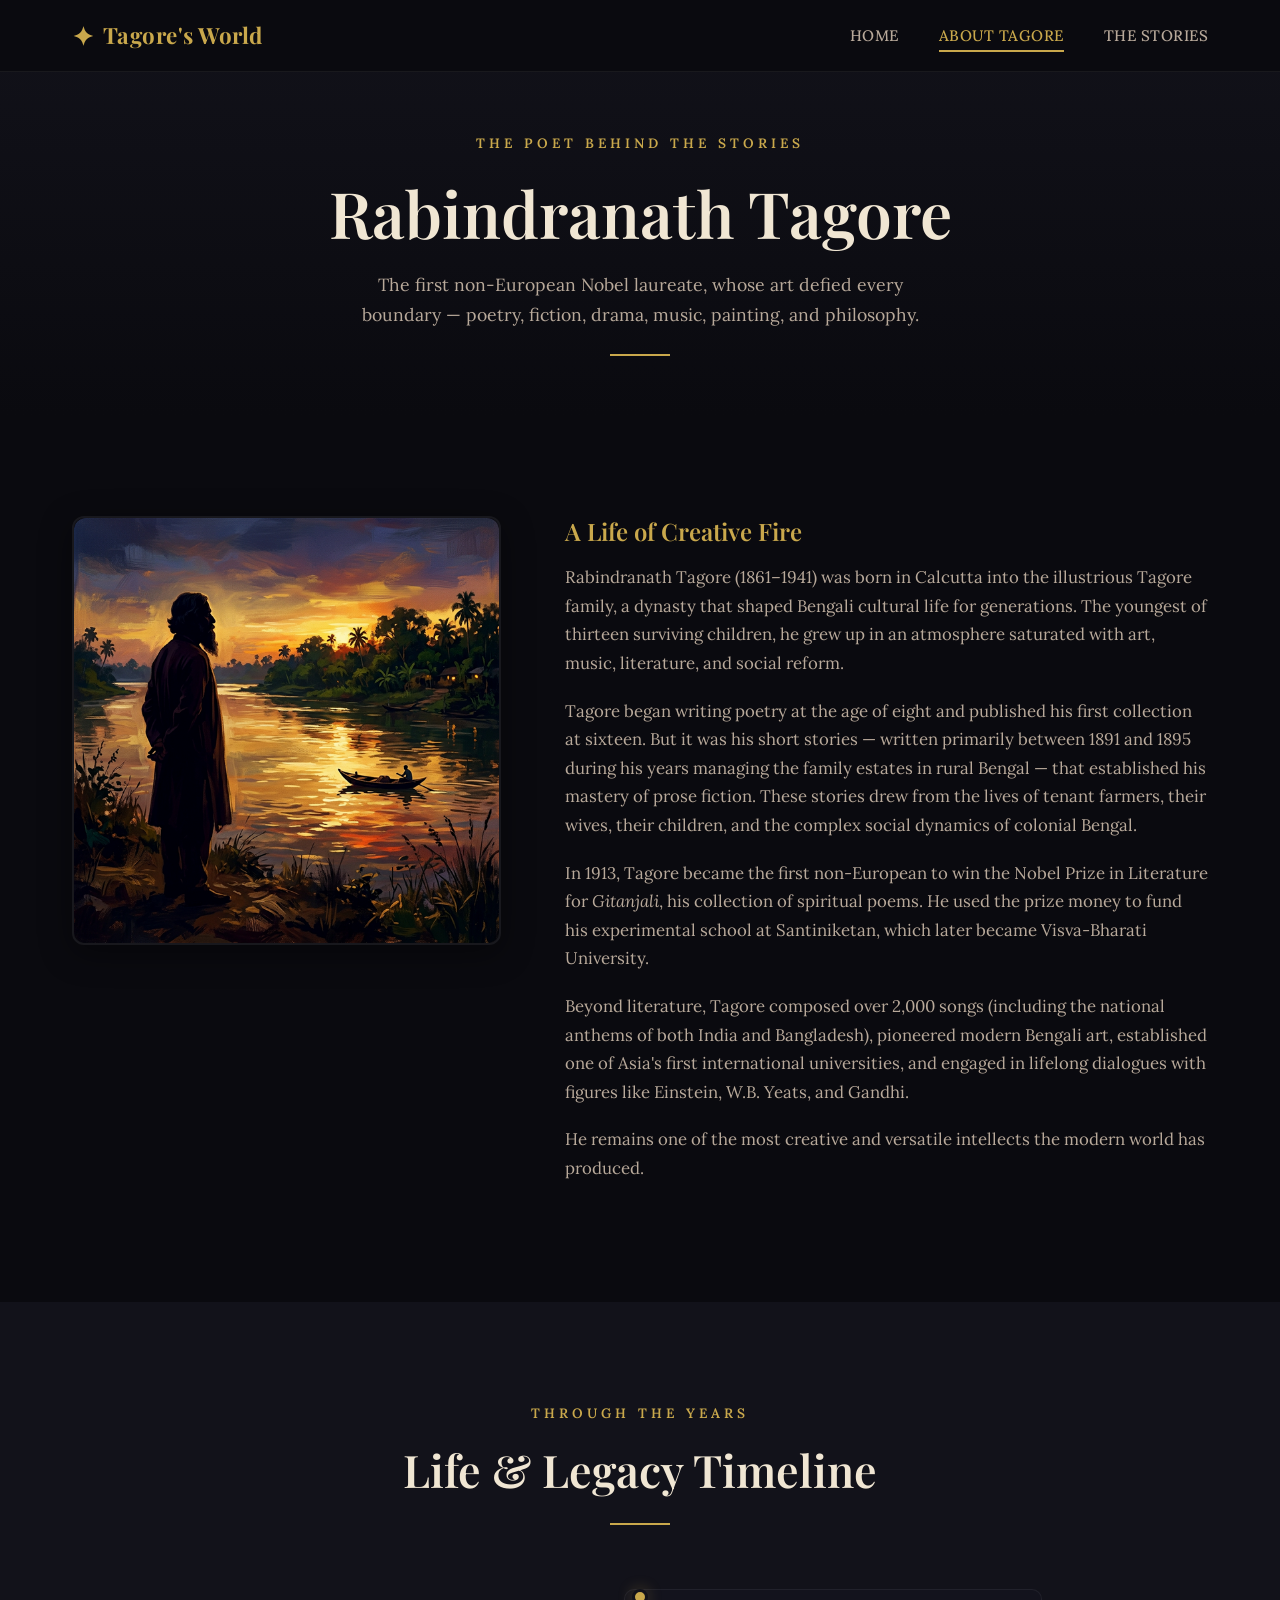
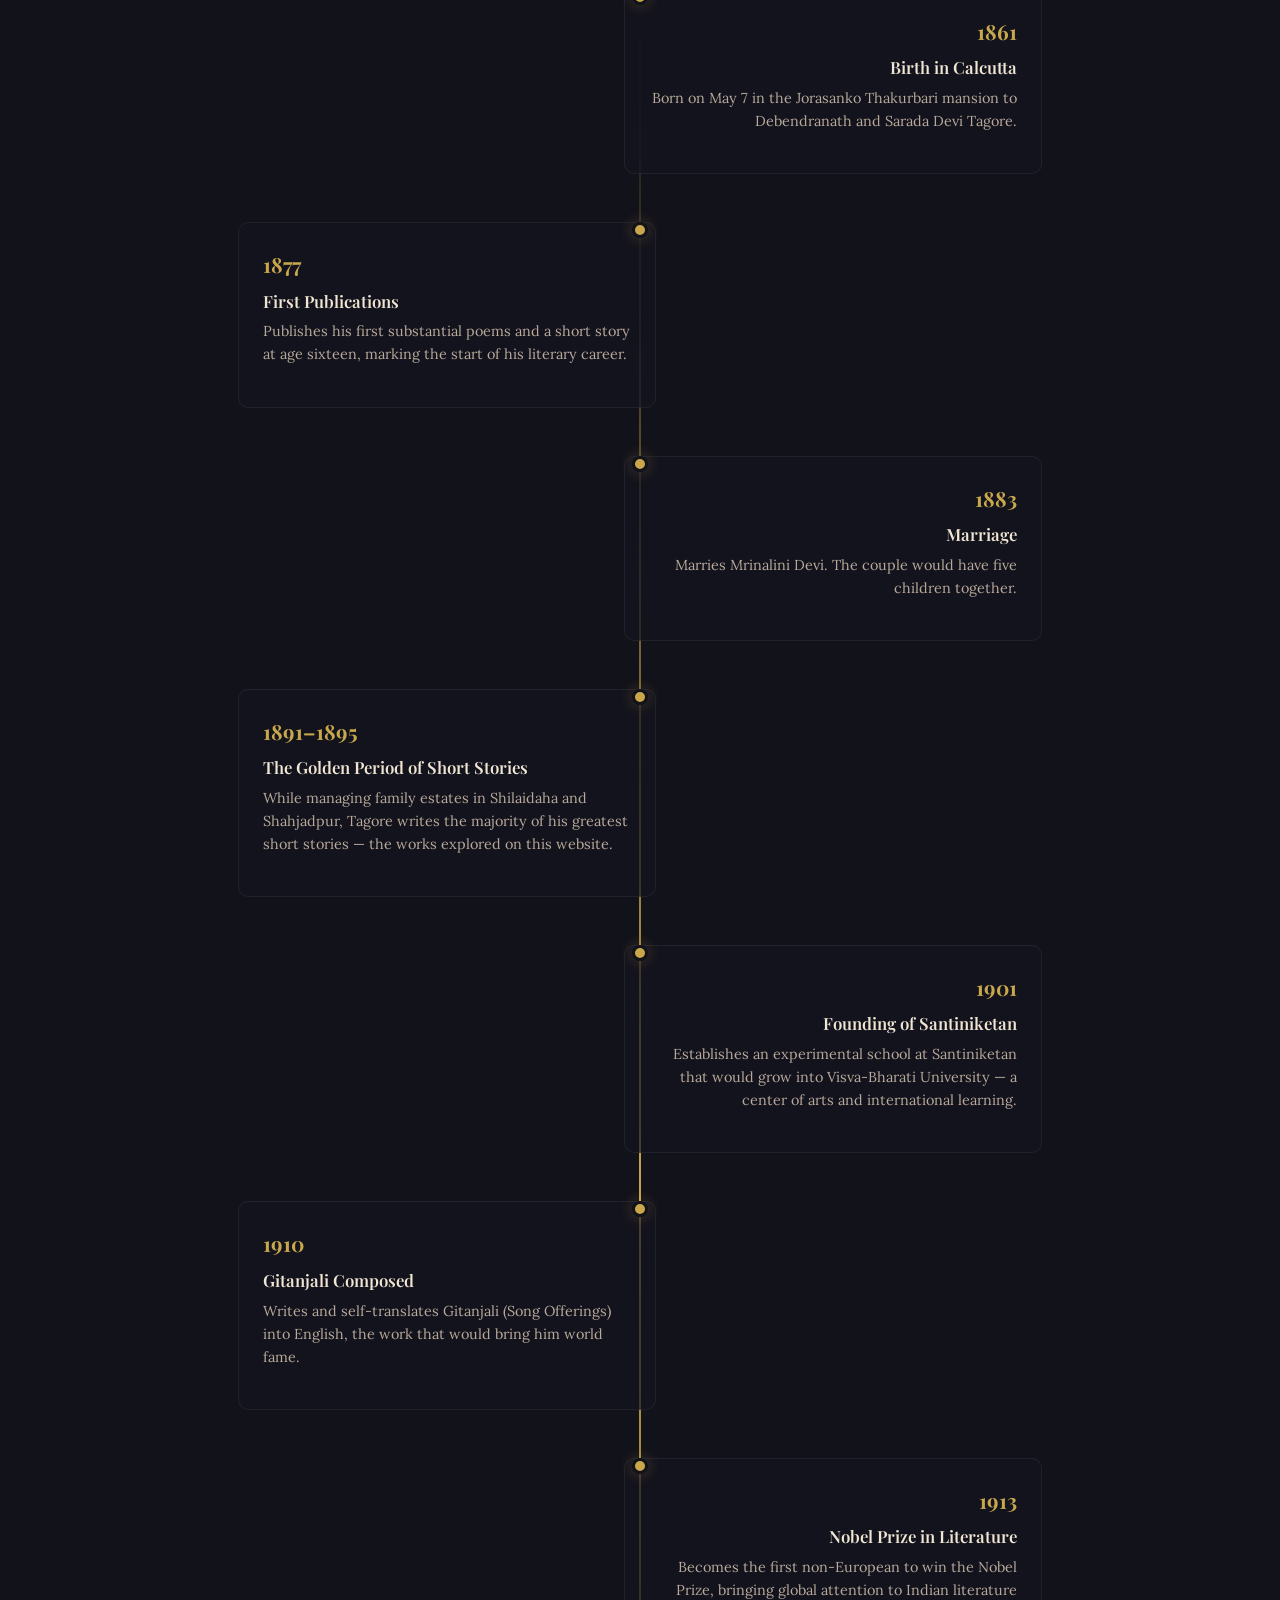
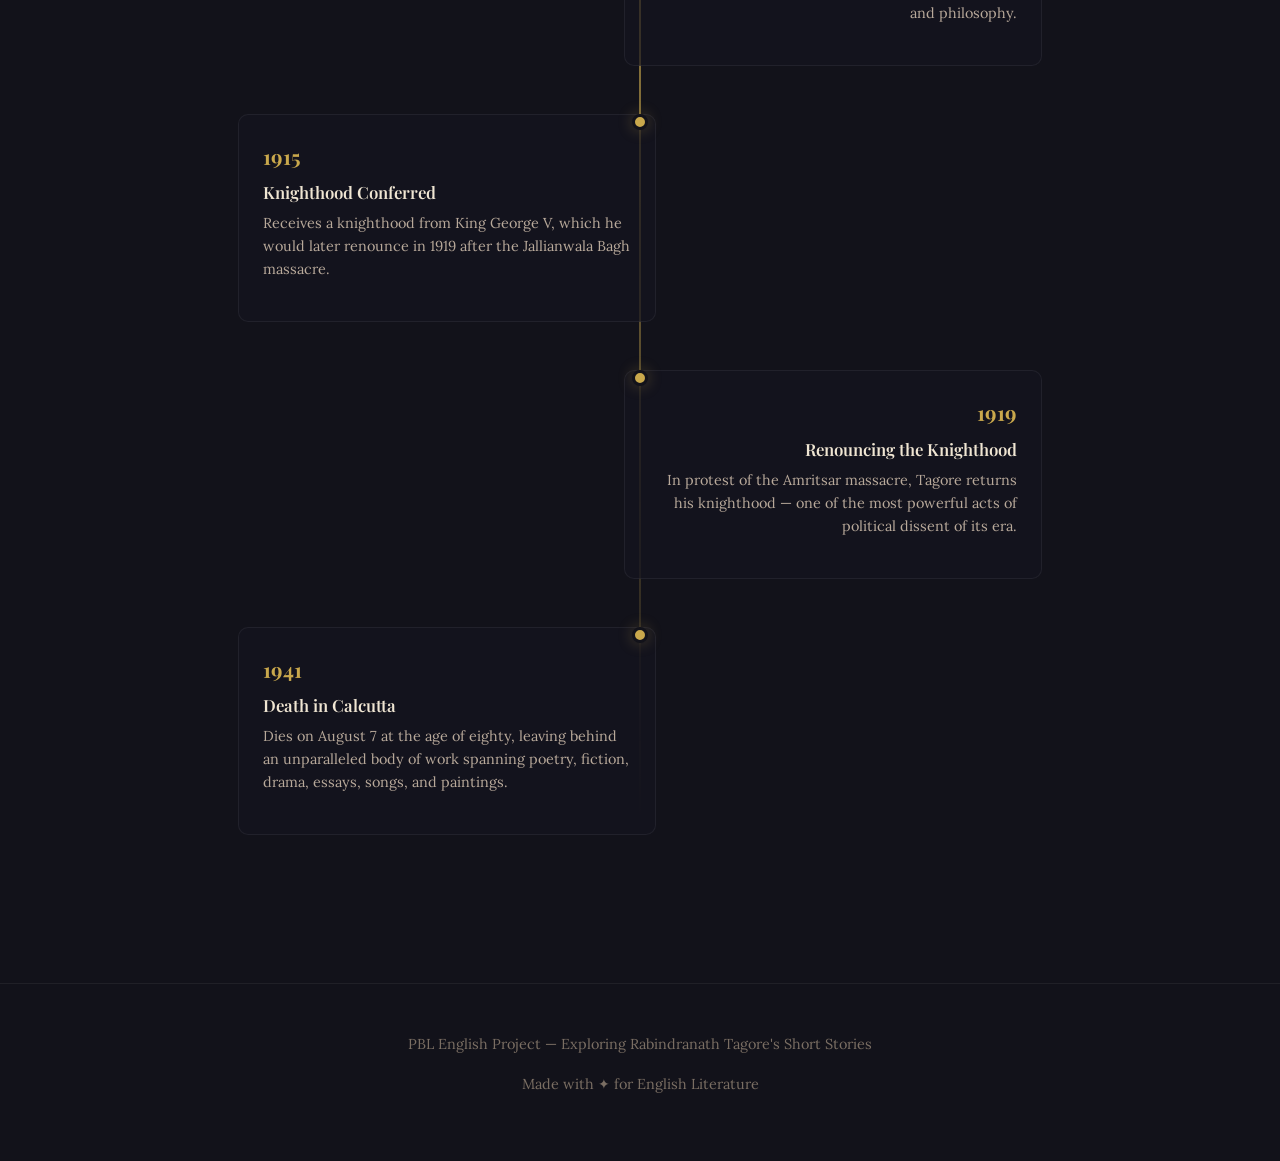
==== about.html @ 37aea247 "Initial commit for Tagore Stories PBL website" ====
<!DOCTYPE html>
<html lang="en">

<head>
    <meta charset="UTF-8">
    <meta name="viewport" content="width=device-width, initial-scale=1.0">
    <meta name="description"
        content="About Rabindranath Tagore — biography, legacy, and a visual timeline of the Nobel laureate's extraordinary life from 1861 to 1941.">
    <title>About Rabindranath Tagore — Bio & Timeline</title>
    <link rel="stylesheet" href="css/style.css">
</head>

<body>

    <div class="particles"></div>
    <nav class="navbar">
        <div class="nav-container">
            <a href="index.html" class="nav-logo">
                <span class="logo-icon">✦</span> Tagore's World
            </a>
            <ul class="nav-links">
                <li><a href="index.html">Home</a></li>
                <li><a href="about.html">About Tagore</a></li>
                <li><a href="stories.html">The Stories</a></li>
            </ul>
            <div class="hamburger">
                <span></span>
                <span></span>
                <span></span>
            </div>
        </div>
    </nav>
    <section class="about-hero">
        <div class="container">
            <span class="section-label">The Poet Behind the Stories</span>
            <h1 class="section-title">Rabindranath Tagore</h1>
            <p style="max-width: 600px; margin: 1rem auto 0; font-size: 1.1rem;">The first non-European Nobel laureate,
                whose art defied every boundary — poetry, fiction, drama, music, painting, and philosophy.</p>
            <div class="section-divider"></div>
        </div>
    </section>
    <section class="about-bio">
        <div class="container">
            <div class="bio-grid">
                <div class="bio-image reveal">
                    <img src="assets/hero-bg.png" alt="Rabindranath Tagore portrait"
                        style="width:100%; border-radius:12px;">
                </div>
                <div class="bio-text reveal">
                    <h3>A Life of Creative Fire</h3>
                    <p>Rabindranath Tagore (1861–1941) was born in Calcutta into the illustrious Tagore family, a
                        dynasty that shaped Bengali cultural life for generations. The youngest of thirteen surviving
                        children, he grew up in an atmosphere saturated with art, music, literature, and social reform.
                    </p>
                    <p>Tagore began writing poetry at the age of eight and published his first collection at sixteen.
                        But it was his short stories — written primarily between 1891 and 1895 during his years managing
                        the family estates in rural Bengal — that established his mastery of prose fiction. These
                        stories drew from the lives of tenant farmers, their wives, their children, and the complex
                        social dynamics of colonial Bengal.</p>
                    <p>In 1913, Tagore became the first non-European to win the Nobel Prize in Literature for
                        <em>Gitanjali</em>, his collection of spiritual poems. He used the prize money to fund his
                        experimental school at Santiniketan, which later became Visva-Bharati University.</p>
                    <p>Beyond literature, Tagore composed over 2,000 songs (including the national anthems of both India
                        and Bangladesh), pioneered modern Bengali art, established one of Asia's first international
                        universities, and engaged in lifelong dialogues with figures like Einstein, W.B. Yeats, and
                        Gandhi.</p>
                    <p>He remains one of the most creative and versatile intellects the modern world has produced.</p>
                </div>
            </div>
        </div>
    </section>
    <section class="timeline-section">
        <div class="container">
            <div class="section-header reveal">
                <span class="section-label">Through the Years</span>
                <h2 class="section-title">Life & Legacy Timeline</h2>
                <div class="section-divider"></div>
            </div>

            <div class="timeline reveal-children">

                <div class="timeline-item">
                    <div class="timeline-dot"></div>
                    <div class="timeline-content">
                        <div class="timeline-year">1861</div>
                        <h4>Birth in Calcutta</h4>
                        <p>Born on May 7 in the Jorasanko Thakurbari mansion to Debendranath and Sarada Devi Tagore.</p>
                    </div>
                </div>

                <div class="timeline-item">
                    <div class="timeline-dot"></div>
                    <div class="timeline-content">
                        <div class="timeline-year">1877</div>
                        <h4>First Publications</h4>
                        <p>Publishes his first substantial poems and a short story at age sixteen, marking the start of
                            his literary career.</p>
                    </div>
                </div>

                <div class="timeline-item">
                    <div class="timeline-dot"></div>
                    <div class="timeline-content">
                        <div class="timeline-year">1883</div>
                        <h4>Marriage</h4>
                        <p>Marries Mrinalini Devi. The couple would have five children together.</p>
                    </div>
                </div>

                <div class="timeline-item">
                    <div class="timeline-dot"></div>
                    <div class="timeline-content">
                        <div class="timeline-year">1891–1895</div>
                        <h4>The Golden Period of Short Stories</h4>
                        <p>While managing family estates in Shilaidaha and Shahjadpur, Tagore writes the majority of his
                            greatest short stories — the works explored on this website.</p>
                    </div>
                </div>

                <div class="timeline-item">
                    <div class="timeline-dot"></div>
                    <div class="timeline-content">
                        <div class="timeline-year">1901</div>
                        <h4>Founding of Santiniketan</h4>
                        <p>Establishes an experimental school at Santiniketan that would grow into Visva-Bharati
                            University — a center of arts and international learning.</p>
                    </div>
                </div>

                <div class="timeline-item">
                    <div class="timeline-dot"></div>
                    <div class="timeline-content">
                        <div class="timeline-year">1910</div>
                        <h4>Gitanjali Composed</h4>
                        <p>Writes and self-translates Gitanjali (Song Offerings) into English, the work that would bring
                            him world fame.</p>
                    </div>
                </div>

                <div class="timeline-item">
                    <div class="timeline-dot"></div>
                    <div class="timeline-content">
                        <div class="timeline-year">1913</div>
                        <h4>Nobel Prize in Literature</h4>
                        <p>Becomes the first non-European to win the Nobel Prize, bringing global attention to Indian
                            literature and philosophy.</p>
                    </div>
                </div>

                <div class="timeline-item">
                    <div class="timeline-dot"></div>
                    <div class="timeline-content">
                        <div class="timeline-year">1915</div>
                        <h4>Knighthood Conferred</h4>
                        <p>Receives a knighthood from King George V, which he would later renounce in 1919 after the
                            Jallianwala Bagh massacre.</p>
                    </div>
                </div>

                <div class="timeline-item">
                    <div class="timeline-dot"></div>
                    <div class="timeline-content">
                        <div class="timeline-year">1919</div>
                        <h4>Renouncing the Knighthood</h4>
                        <p>In protest of the Amritsar massacre, Tagore returns his knighthood — one of the most powerful
                            acts of political dissent of its era.</p>
                    </div>
                </div>

                <div class="timeline-item">
                    <div class="timeline-dot"></div>
                    <div class="timeline-content">
                        <div class="timeline-year">1941</div>
                        <h4>Death in Calcutta</h4>
                        <p>Dies on August 7 at the age of eighty, leaving behind an unparalleled body of work spanning
                            poetry, fiction, drama, essays, songs, and paintings.</p>
                    </div>
                </div>

            </div>
        </div>
    </section>
    <footer class="footer">
        <div class="container">
            <p>PBL English Project — Exploring Rabindranath Tagore's Short Stories</p>
            <p style="margin-top: 0.5rem;">Made with ✦ for English Literature</p>
        </div>
    </footer>

    <script src="js/app.js"></script>
</body>

</html>
---- css/style.css ----
@import url('https://fonts.googleapis.com/css2?family=Playfair+Display:ital,wght@0,400;0,500;0,600;0,700;0,800;1,400;1,500;1,600&family=Lora:ital,wght@0,400;0,500;0,600;0,700;1,400;1,500&display=swap');


:root {
 
  --bg-primary: #0a0a0f;
  --bg-secondary: #12121a;
  --bg-card: rgba(20, 20, 32, 0.7);
  --bg-card-hover: rgba(30, 30, 48, 0.85);
  --bg-glass: rgba(255, 255, 255, 0.03);
  --bg-glass-border: rgba(255, 255, 255, 0.06);

  --text-primary: #f0e6d3;
  --text-secondary: #b8a99a;
  --text-muted: #7a6e63;

  --gold: #c9a84c;
  --gold-light: #e8d48b;
  --gold-dark: #a07d2e;
  --gold-glow: rgba(201, 168, 76, 0.3);

  --accent-red: #c44d4d;
  --accent-teal: #4da8a8;

  --font-heading: 'Playfair Display', Georgia, serif;
  --font-body: 'Lora', 'Times New Roman', serif;

  
  --nav-height: 72px;
  --section-padding: 100px;
  --container-width: 1200px;

  
  --transition-fast: 0.2s ease;
  --transition-medium: 0.4s ease;
  --transition-slow: 0.7s cubic-bezier(0.16, 1, 0.3, 1);


  --shadow-card: 0 8px 32px rgba(0, 0, 0, 0.4);
  --shadow-glow: 0 0 40px rgba(201, 168, 76, 0.15);
}


*, *::before, *::after {
  margin: 0;
  padding: 0;
  box-sizing: border-box;
}

html {
  scroll-behavior: smooth;
  font-size: 16px;
}

body {
  font-family: var(--font-body);
  background: var(--bg-primary);
  color: var(--text-primary);
  line-height: 1.7;
  overflow-x: hidden;
  -webkit-font-smoothing: antialiased;
}

a {
  color: var(--gold);
  text-decoration: none;
  transition: color var(--transition-fast);
}

a:hover {
  color: var(--gold-light);
}

img {
  max-width: 100%;
  height: auto;
  display: block;
}

h1, h2, h3, h4, h5, h6 {
  font-family: var(--font-heading);
  font-weight: 600;
  line-height: 1.3;
  color: var(--text-primary);
}

h1 { font-size: clamp(2.4rem, 5vw, 4rem); }
h2 { font-size: clamp(1.8rem, 3.5vw, 2.8rem); }
h3 { font-size: clamp(1.3rem, 2.5vw, 1.8rem); }

p {
  margin-bottom: 1rem;
  color: var(--text-secondary);
}

::selection {
  background: var(--gold);
  color: var(--bg-primary);
}


::-webkit-scrollbar { width: 8px; }
::-webkit-scrollbar-track { background: var(--bg-primary); }
::-webkit-scrollbar-thumb {
  background: var(--gold-dark);
  border-radius: 4px;
}
::-webkit-scrollbar-thumb:hover { background: var(--gold); }


.navbar {
  position: fixed;
  top: 0;
  left: 0;
  width: 100%;
  height: var(--nav-height);
  z-index: 1000;
  display: flex;
  align-items: center;
  justify-content: center;
  background: rgba(10, 10, 15, 0.85);
  backdrop-filter: blur(20px);
  -webkit-backdrop-filter: blur(20px);
  border-bottom: 1px solid var(--bg-glass-border);
  transition: background var(--transition-medium);
}

.navbar.scrolled {
  background: rgba(10, 10, 15, 0.95);
  box-shadow: 0 4px 30px rgba(0, 0, 0, 0.3);
}

.nav-container {
  width: 100%;
  max-width: var(--container-width);
  padding: 0 2rem;
  display: flex;
  align-items: center;
  justify-content: space-between;
}

.nav-logo {
  font-family: var(--font-heading);
  font-size: 1.4rem;
  font-weight: 700;
  color: var(--gold);
  letter-spacing: 0.5px;
  display: flex;
  align-items: center;
  gap: 0.5rem;
}

.nav-logo .logo-icon {
  font-size: 1.6rem;
}

.nav-links {
  display: flex;
  list-style: none;
  gap: 2.5rem;
  align-items: center;
}

.nav-links a {
  font-family: var(--font-body);
  font-size: 0.95rem;
  font-weight: 500;
  color: var(--text-secondary);
  letter-spacing: 0.5px;
  text-transform: uppercase;
  position: relative;
  padding: 0.3rem 0;
}

.nav-links a::after {
  content: '';
  position: absolute;
  bottom: -2px;
  left: 0;
  width: 0;
  height: 2px;
  background: var(--gold);
  transition: width var(--transition-medium);
}

.nav-links a:hover,
.nav-links a.active {
  color: var(--gold);
}

.nav-links a:hover::after,
.nav-links a.active::after {
  width: 100%;
}

/* Hamburger */
.hamburger {
  display: none;
  flex-direction: column;
  gap: 5px;
  cursor: pointer;
  z-index: 1001;
  padding: 5px;
}

.hamburger span {
  display: block;
  width: 26px;
  height: 2px;
  background: var(--text-primary);
  transition: all var(--transition-fast);
  border-radius: 2px;
}

.hamburger.active span:nth-child(1) {
  transform: rotate(45deg) translate(5px, 5px);
}

.hamburger.active span:nth-child(2) {
  opacity: 0;
}

.hamburger.active span:nth-child(3) {
  transform: rotate(-45deg) translate(5px, -5px);
}

/* ===== CONTAINER ===== */
.container {
  width: 100%;
  max-width: var(--container-width);
  margin: 0 auto;
  padding: 0 2rem;
}

/* ===== HERO SECTION ===== */
.hero {
  position: relative;
  min-height: 100vh;
  display: flex;
  align-items: center;
  justify-content: center;
  overflow: hidden;
}

.hero-bg {
  position: absolute;
  inset: 0;
  z-index: 0;
}

.hero-bg img {
  width: 100%;
  height: 100%;
  object-fit: cover;
  opacity: 0.35;
  filter: saturate(0.7);
}

.hero-bg::after {
  content: '';
  position: absolute;
  inset: 0;
  background: linear-gradient(
    to bottom,
    rgba(10, 10, 15, 0.3) 0%,
    rgba(10, 10, 15, 0.6) 50%,
    rgba(10, 10, 15, 1) 100%
  );
}

.hero-content {
  position: relative;
  z-index: 1;
  text-align: center;
  max-width: 800px;
  padding: 0 2rem;
}

.hero-subtitle {
  font-family: var(--font-body);
  font-size: 1rem;
  font-weight: 500;
  color: var(--gold);
  text-transform: uppercase;
  letter-spacing: 4px;
  margin-bottom: 1.5rem;
  opacity: 0;
  animation: fadeInUp 0.8s ease 0.3s forwards;
}

.hero-title {
  font-size: clamp(2.8rem, 6vw, 5rem);
  font-weight: 700;
  margin-bottom: 1.5rem;
  line-height: 1.15;
  opacity: 0;
  animation: fadeInUp 0.8s ease 0.5s forwards;
}

.hero-title .highlight {
  color: var(--gold);
  font-style: italic;
}

.hero-description {
  font-size: 1.15rem;
  color: var(--text-secondary);
  max-width: 600px;
  margin: 0 auto 2.5rem;
  opacity: 0;
  animation: fadeInUp 0.8s ease 0.7s forwards;
}

.hero-cta {
  display: flex;
  gap: 1.2rem;
  justify-content: center;
  flex-wrap: wrap;
  opacity: 0;
  animation: fadeInUp 0.8s ease 0.9s forwards;
}

/* ===== BUTTONS ===== */
.btn {
  display: inline-flex;
  align-items: center;
  gap: 0.5rem;
  padding: 0.85rem 2rem;
  border-radius: 4px;
  font-family: var(--font-body);
  font-size: 0.95rem;
  font-weight: 600;
  letter-spacing: 0.5px;
  cursor: pointer;
  border: none;
  transition: all var(--transition-medium);
  text-transform: uppercase;
}

.btn-primary {
  background: var(--gold);
  color: var(--bg-primary);
}

.btn-primary:hover {
  background: var(--gold-light);
  color: var(--bg-primary);
  box-shadow: var(--shadow-glow);
  transform: translateY(-2px);
}

.btn-outline {
  background: transparent;
  color: var(--gold);
  border: 1.5px solid var(--gold);
}

.btn-outline:hover {
  background: var(--gold);
  color: var(--bg-primary);
  transform: translateY(-2px);
}

/* ===== SECTION HEADERS ===== */
.section-header {
  text-align: center;
  margin-bottom: 4rem;
}

.section-label {
  font-family: var(--font-body);
  font-size: 0.85rem;
  font-weight: 600;
  color: var(--gold);
  text-transform: uppercase;
  letter-spacing: 4px;
  margin-bottom: 1rem;
  display: block;
}

.section-title {
  margin-bottom: 1rem;
}

.section-divider {
  width: 60px;
  height: 2px;
  background: var(--gold);
  margin: 1.5rem auto 0;
}

/* ===== FEATURED SECTION (Homepage) ===== */
.featured-section {
  padding: var(--section-padding) 0;
  background: var(--bg-secondary);
}

.featured-grid {
  display: grid;
  grid-template-columns: repeat(3, 1fr);
  gap: 2rem;
}

.featured-card {
  background: var(--bg-card);
  border: 1px solid var(--bg-glass-border);
  border-radius: 12px;
  padding: 2.5rem 2rem;
  text-align: center;
  transition: all var(--transition-medium);
  position: relative;
  overflow: hidden;
}

.featured-card::before {
  content: '';
  position: absolute;
  top: 0;
  left: 0;
  right: 0;
  height: 3px;
  background: linear-gradient(90deg, transparent, var(--gold), transparent);
  opacity: 0;
  transition: opacity var(--transition-medium);
}

.featured-card:hover {
  background: var(--bg-card-hover);
  transform: translateY(-6px);
  box-shadow: var(--shadow-card);
  border-color: rgba(201, 168, 76, 0.2);
}

.featured-card:hover::before {
  opacity: 1;
}

.featured-card .card-icon {
  font-size: 2.5rem;
  margin-bottom: 1.5rem;
  display: block;
}

.featured-card h3 {
  font-size: 1.3rem;
  margin-bottom: 1rem;
}

.featured-card p {
  font-size: 0.95rem;
  line-height: 1.6;
}

/* ===== INTRO SECTION ===== */
.intro-section {
  padding: var(--section-padding) 0;
}

.intro-content {
  display: grid;
  grid-template-columns: 1fr 1fr;
  gap: 4rem;
  align-items: center;
}

.intro-text h2 {
  margin-bottom: 1.5rem;
}

.intro-text p {
  font-size: 1.05rem;
  margin-bottom: 1.2rem;
}

.intro-quote {
  position: relative;
  padding: 2.5rem;
  background: var(--bg-card);
  border-left: 3px solid var(--gold);
  border-radius: 0 12px 12px 0;
}

.intro-quote blockquote {
  font-family: var(--font-heading);
  font-size: 1.4rem;
  font-style: italic;
  color: var(--text-primary);
  line-height: 1.6;
  margin-bottom: 1rem;
}

.intro-quote cite {
  font-family: var(--font-body);
  font-size: 0.9rem;
  color: var(--gold);
  font-style: normal;
}

/* ===== ABOUT PAGE ===== */
.about-hero {
  padding-top: calc(var(--nav-height) + 60px);
  padding-bottom: 60px;
  text-align: center;
  background: linear-gradient(to bottom, var(--bg-secondary), var(--bg-primary));
}

.about-bio {
  padding: var(--section-padding) 0;
}

.bio-grid {
  display: grid;
  grid-template-columns: 1fr 1.5fr;
  gap: 4rem;
  align-items: start;
}

.bio-image {
  border-radius: 12px;
  overflow: hidden;
  border: 2px solid var(--bg-glass-border);
  box-shadow: var(--shadow-card);
}

.bio-text h3 {
  color: var(--gold);
  margin-bottom: 1rem;
  font-size: 1.5rem;
}

.bio-text p {
  font-size: 1.05rem;
  margin-bottom: 1.2rem;
}

/* Timeline */
.timeline-section {
  padding: var(--section-padding) 0;
  background: var(--bg-secondary);
}

.timeline {
  position: relative;
  max-width: 900px;
  margin: 0 auto;
}

.timeline::before {
  content: '';
  position: absolute;
  top: 0;
  bottom: 0;
  left: 50%;
  width: 2px;
  background: linear-gradient(to bottom, transparent, var(--gold), transparent);
  transform: translateX(-50%);
}

.timeline-item {
  display: flex;
  align-items: flex-start;
  margin-bottom: 3rem;
  position: relative;
}

.timeline-item:nth-child(odd) {
  flex-direction: row-reverse;
  text-align: right;
}

.timeline-item:nth-child(odd) .timeline-content {
  margin-right: 3rem;
  margin-left: 0;
}

.timeline-item:nth-child(even) .timeline-content {
  margin-left: 3rem;
}

.timeline-dot {
  position: absolute;
  left: 50%;
  transform: translateX(-50%);
  width: 16px;
  height: 16px;
  border-radius: 50%;
  background: var(--gold);
  border: 3px solid var(--bg-secondary);
  z-index: 2;
  box-shadow: 0 0 15px var(--gold-glow);
}

.timeline-content {
  width: calc(50% - 2rem);
  background: var(--bg-card);
  border: 1px solid var(--bg-glass-border);
  border-radius: 10px;
  padding: 1.5rem;
  transition: all var(--transition-medium);
}

.timeline-content:hover {
  border-color: rgba(201, 168, 76, 0.2);
  transform: translateY(-3px);
  box-shadow: var(--shadow-card);
}

.timeline-year {
  font-family: var(--font-heading);
  font-size: 1.3rem;
  font-weight: 700;
  color: var(--gold);
  margin-bottom: 0.5rem;
}

.timeline-content h4 {
  font-size: 1.05rem;
  margin-bottom: 0.5rem;
}

.timeline-content p {
  font-size: 0.9rem;
  line-height: 1.6;
}

/* ===== STORIES PAGE ===== */
.stories-hero {
  padding-top: calc(var(--nav-height) + 60px);
  padding-bottom: 40px;
  text-align: center;
  background: linear-gradient(to bottom, var(--bg-secondary), var(--bg-primary));
}

.view-controls {
  display: flex;
  justify-content: center;
  gap: 0.5rem;
  margin-top: 2rem;
}

.view-btn {
  padding: 0.6rem 1.2rem;
  background: var(--bg-card);
  border: 1px solid var(--bg-glass-border);
  color: var(--text-secondary);
  border-radius: 6px;
  cursor: pointer;
  font-family: var(--font-body);
  font-size: 0.9rem;
  transition: all var(--transition-fast);
  display: flex;
  align-items: center;
  gap: 0.4rem;
}

.view-btn.active,
.view-btn:hover {
  background: var(--gold);
  color: var(--bg-primary);
  border-color: var(--gold);
}

/* Story Cards Grid */
.stories-container {
  padding: 2rem 0 var(--section-padding);
}

.stories-grid {
  display: grid;
  grid-template-columns: repeat(auto-fill, minmax(340px, 1fr));
  gap: 2rem;
  transition: all var(--transition-medium);
}

.stories-grid.list-view {
  grid-template-columns: 1fr;
  max-width: 800px;
  margin: 0 auto;
}

.story-card {
  background: var(--bg-card);
  border: 1px solid var(--bg-glass-border);
  border-radius: 12px;
  padding: 2rem;
  cursor: pointer;
  transition: all var(--transition-medium);
  position: relative;
  overflow: hidden;
  text-decoration: none;
  display: block;
}

.story-card::before {
  content: '';
  position: absolute;
  top: 0;
  left: 0;
  right: 0;
  height: 3px;
  background: linear-gradient(90deg, var(--gold-dark), var(--gold), var(--gold-dark));
  transform: scaleX(0);
  transition: transform var(--transition-medium);
  transform-origin: left;
}

.story-card:hover {
  background: var(--bg-card-hover);
  border-color: rgba(201, 168, 76, 0.2);
  transform: translateY(-5px);
  box-shadow: var(--shadow-card), 0 0 30px rgba(201, 168, 76, 0.08);
}

.story-card:hover::before {
  transform: scaleX(1);
}

.story-card-header {
  display: flex;
  justify-content: space-between;
  align-items: flex-start;
  margin-bottom: 1rem;
}

.story-card-title {
  font-family: var(--font-heading);
  font-size: 1.3rem;
  font-weight: 600;
  color: var(--text-primary);
  transition: color var(--transition-fast);
}

.story-card:hover .story-card-title {
  color: var(--gold);
}

.story-card-year {
  font-family: var(--font-heading);
  font-size: 0.9rem;
  color: var(--gold);
  font-weight: 600;
  background: rgba(201, 168, 76, 0.1);
  padding: 0.2rem 0.7rem;
  border-radius: 20px;
  flex-shrink: 0;
}

.story-card-excerpt {
  font-size: 0.95rem;
  color: var(--text-secondary);
  line-height: 1.6;
  display: -webkit-box;
  -webkit-line-clamp: 3;
  -webkit-box-orient: vertical;
  overflow: hidden;
  margin-bottom: 1.2rem;
}

.story-card-themes {
  display: flex;
  flex-wrap: wrap;
  gap: 0.5rem;
}

.theme-tag {
  font-size: 0.75rem;
  color: var(--gold);
  background: rgba(201, 168, 76, 0.08);
  border: 1px solid rgba(201, 168, 76, 0.15);
  padding: 0.25rem 0.7rem;
  border-radius: 20px;
  font-weight: 500;
}

/* List view adjustments */
.stories-grid.list-view .story-card {
  display: grid;
  grid-template-columns: 1fr;
}

.stories-grid.list-view .story-card-excerpt {
  -webkit-line-clamp: 2;
}

/* ===== STORY DETAIL PAGE ===== */
.story-detail-hero {
  padding-top: calc(var(--nav-height) + 80px);
  padding-bottom: 40px;
  text-align: center;
  background: linear-gradient(to bottom, var(--bg-secondary), var(--bg-primary));
  position: relative;
}

.story-detail-hero::after {
  content: '';
  position: absolute;
  bottom: 0;
  left: 50%;
  transform: translateX(-50%);
  width: 60px;
  height: 2px;
  background: var(--gold);
}

.story-meta {
  display: flex;
  justify-content: center;
  gap: 2rem;
  margin-top: 1.5rem;
  flex-wrap: wrap;
}

.story-meta-item {
  font-size: 0.9rem;
  color: var(--text-secondary);
  display: flex;
  align-items: center;
  gap: 0.4rem;
}

.story-meta-item .meta-icon {
  color: var(--gold);
}

/* Story Body */
.story-body {
  padding: 4rem 0 var(--section-padding);
  max-width: 800px;
  margin: 0 auto;
}

.story-section {
  margin-bottom: 3rem;
}

.story-section-label {
  font-family: var(--font-body);
  font-size: 0.8rem;
  font-weight: 600;
  color: var(--gold);
  text-transform: uppercase;
  letter-spacing: 3px;
  margin-bottom: 1rem;
  display: flex;
  align-items: center;
  gap: 0.5rem;
}

.story-section-label::after {
  content: '';
  flex: 1;
  height: 1px;
  background: var(--bg-glass-border);
}

.story-section h3 {
  margin-bottom: 1rem;
}

.story-section p {
  font-size: 1.05rem;
  line-height: 1.8;
}

/* Key Quote */
.key-quote {
  background: var(--bg-card);
  border-left: 3px solid var(--gold);
  border-radius: 0 12px 12px 0;
  padding: 2rem 2.5rem;
  margin: 2rem 0;
  position: relative;
}

.key-quote::before {
  content: '"';
  font-family: var(--font-heading);
  font-size: 4rem;
  color: var(--gold);
  opacity: 0.3;
  position: absolute;
  top: -0.5rem;
  left: 1rem;
  line-height: 1;
}

.key-quote p {
  font-family: var(--font-heading);
  font-size: 1.25rem;
  font-style: italic;
  color: var(--text-primary);
  line-height: 1.7;
}

/* Themes list in detail */
.themes-list {
  display: flex;
  flex-wrap: wrap;
  gap: 0.6rem;
  list-style: none;
}

.themes-list li {
  font-size: 0.9rem;
  color: var(--gold);
  background: rgba(201, 168, 76, 0.08);
  border: 1px solid rgba(201, 168, 76, 0.2);
  padding: 0.4rem 1rem;
  border-radius: 25px;
  font-weight: 500;
}

/* Story Navigation */
.story-nav {
  display: flex;
  justify-content: space-between;
  align-items: center;
  padding: 2rem 0;
  border-top: 1px solid var(--bg-glass-border);
  margin-top: 2rem;
}

.story-nav a {
  display: flex;
  align-items: center;
  gap: 0.5rem;
  font-size: 0.95rem;
  color: var(--text-secondary);
  transition: all var(--transition-fast);
  padding: 0.7rem 1.2rem;
  border-radius: 6px;
  border: 1px solid var(--bg-glass-border);
}

.story-nav a:hover {
  color: var(--gold);
  border-color: rgba(201, 168, 76, 0.3);
  background: var(--bg-card);
}

.story-nav .nav-direction {
  font-size: 0.75rem;
  color: var(--text-muted);
  text-transform: uppercase;
  letter-spacing: 1px;
}

.story-nav .nav-title {
  font-family: var(--font-heading);
  font-weight: 600;
}

/* ===== FOOTER ===== */
.footer {
  padding: 3rem 0;
  border-top: 1px solid var(--bg-glass-border);
  text-align: center;
  background: var(--bg-secondary);
}

.footer p {
  font-size: 0.9rem;
  color: var(--text-muted);
}

.footer a {
  color: var(--gold);
}

/* ===== ANIMATIONS ===== */
@keyframes fadeInUp {
  from {
    opacity: 0;
    transform: translateY(30px);
  }
  to {
    opacity: 1;
    transform: translateY(0);
  }
}

@keyframes fadeIn {
  from { opacity: 0; }
  to { opacity: 1; }
}

.reveal {
  opacity: 0;
  transform: translateY(40px);
  transition: opacity 0.8s ease, transform 0.8s cubic-bezier(0.16, 1, 0.3, 1);
}

.reveal.visible {
  opacity: 1;
  transform: translateY(0);
}

/* Stagger children */
.reveal-children > * {
  opacity: 0;
  transform: translateY(20px);
  transition: opacity 0.6s ease, transform 0.6s cubic-bezier(0.16, 1, 0.3, 1);
}

.reveal-children.visible > * {
  opacity: 1;
  transform: translateY(0);
}

.reveal-children.visible > *:nth-child(1) { transition-delay: 0.05s; }
.reveal-children.visible > *:nth-child(2) { transition-delay: 0.1s; }
.reveal-children.visible > *:nth-child(3) { transition-delay: 0.15s; }
.reveal-children.visible > *:nth-child(4) { transition-delay: 0.2s; }
.reveal-children.visible > *:nth-child(5) { transition-delay: 0.25s; }
.reveal-children.visible > *:nth-child(6) { transition-delay: 0.3s; }
.reveal-children.visible > *:nth-child(7) { transition-delay: 0.35s; }
.reveal-children.visible > *:nth-child(8) { transition-delay: 0.4s; }
.reveal-children.visible > *:nth-child(9) { transition-delay: 0.45s; }
.reveal-children.visible > *:nth-child(10) { transition-delay: 0.5s; }
.reveal-children.visible > *:nth-child(11) { transition-delay: 0.55s; }
.reveal-children.visible > *:nth-child(12) { transition-delay: 0.6s; }
.reveal-children.visible > *:nth-child(13) { transition-delay: 0.65s; }

/* ===== PARTICLE BACKGROUND ===== */
.particles {
  position: fixed;
  inset: 0;
  z-index: 0;
  pointer-events: none;
  overflow: hidden;
}

.particle {
  position: absolute;
  width: 2px;
  height: 2px;
  background: var(--gold);
  border-radius: 50%;
  opacity: 0;
  animation: particleFloat 8s infinite;
}

@keyframes particleFloat {
  0% { opacity: 0; transform: translateY(100vh) scale(0); }
  10% { opacity: 0.6; }
  90% { opacity: 0.6; }
  100% { opacity: 0; transform: translateY(-10vh) scale(1); }
}

/* ===== RESPONSIVE ===== */
@media (max-width: 1024px) {
  .featured-grid {
    grid-template-columns: repeat(2, 1fr);
  }

  .intro-content {
    grid-template-columns: 1fr;
    gap: 2rem;
  }

  .bio-grid {
    grid-template-columns: 1fr;
    gap: 2rem;
  }
}

@media (max-width: 768px) {
  :root {
    --section-padding: 60px;
  }

  .nav-links {
    display: none;
    position: fixed;
    top: 0;
    left: 0;
    width: 100%;
    height: 100vh;
    background: rgba(10, 10, 15, 0.97);
    backdrop-filter: blur(20px);
    flex-direction: column;
    align-items: center;
    justify-content: center;
    gap: 2rem;
  }

  .nav-links.open {
    display: flex;
  }

  .nav-links a {
    font-size: 1.2rem;
  }

  .hamburger {
    display: flex;
  }

  .featured-grid {
    grid-template-columns: 1fr;
  }

  .stories-grid {
    grid-template-columns: 1fr;
  }

  /* Timeline mobile */
  .timeline::before {
    left: 1rem;
  }

  .timeline-item,
  .timeline-item:nth-child(odd) {
    flex-direction: column;
    text-align: left;
    padding-left: 3rem;
  }

  .timeline-dot {
    left: 1rem;
  }

  .timeline-content,
  .timeline-item:nth-child(odd) .timeline-content {
    width: 100%;
    margin: 0.5rem 0 0 0;
  }

  .story-nav {
    flex-direction: column;
    gap: 1rem;
  }

  .story-nav a {
    width: 100%;
    justify-content: center;
  }
}

@media (max-width: 480px) {
  html {
    font-size: 14px;
  }

  .hero-content {
    padding: 0 1rem;
  }

  .container {
    padding: 0 1rem;
  }

  .story-card {
    padding: 1.5rem;
  }

  .key-quote {
    padding: 1.5rem;
  }

  .featured-card {
    padding: 1.5rem;
  }
}
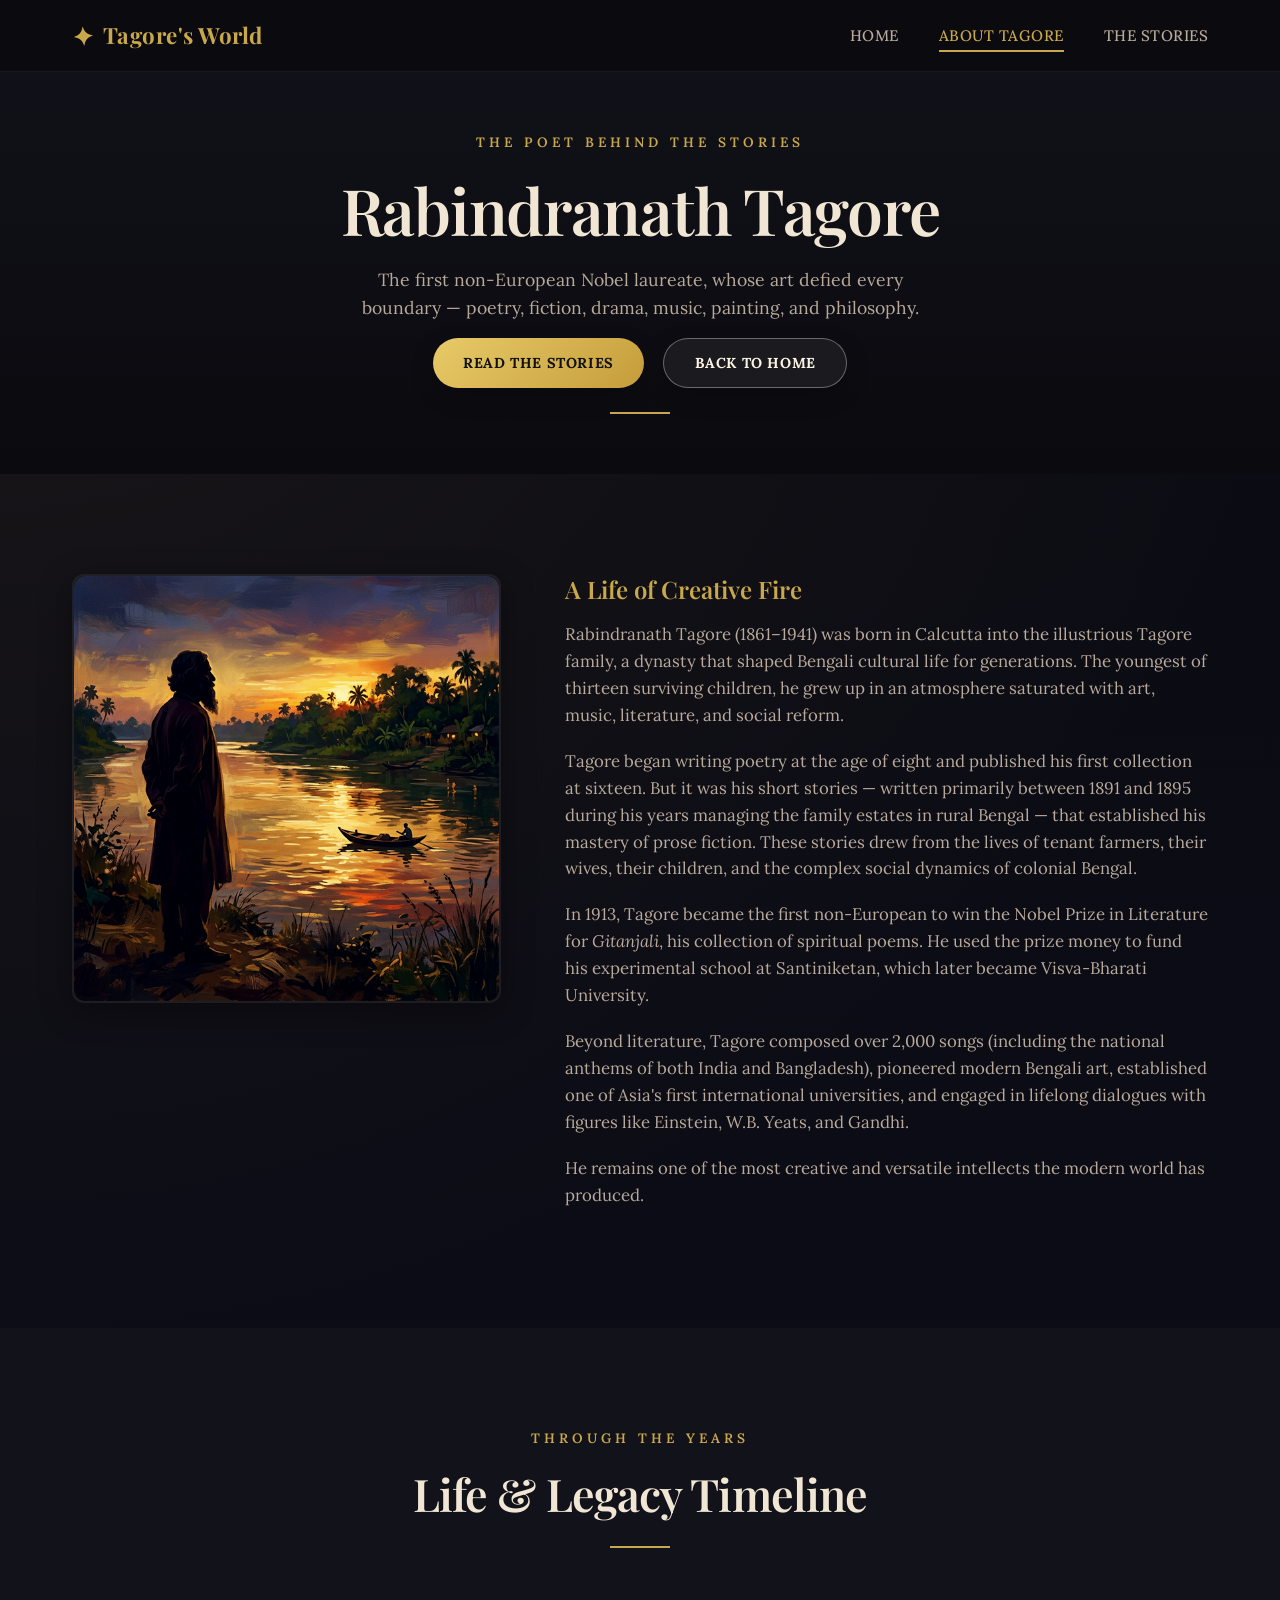
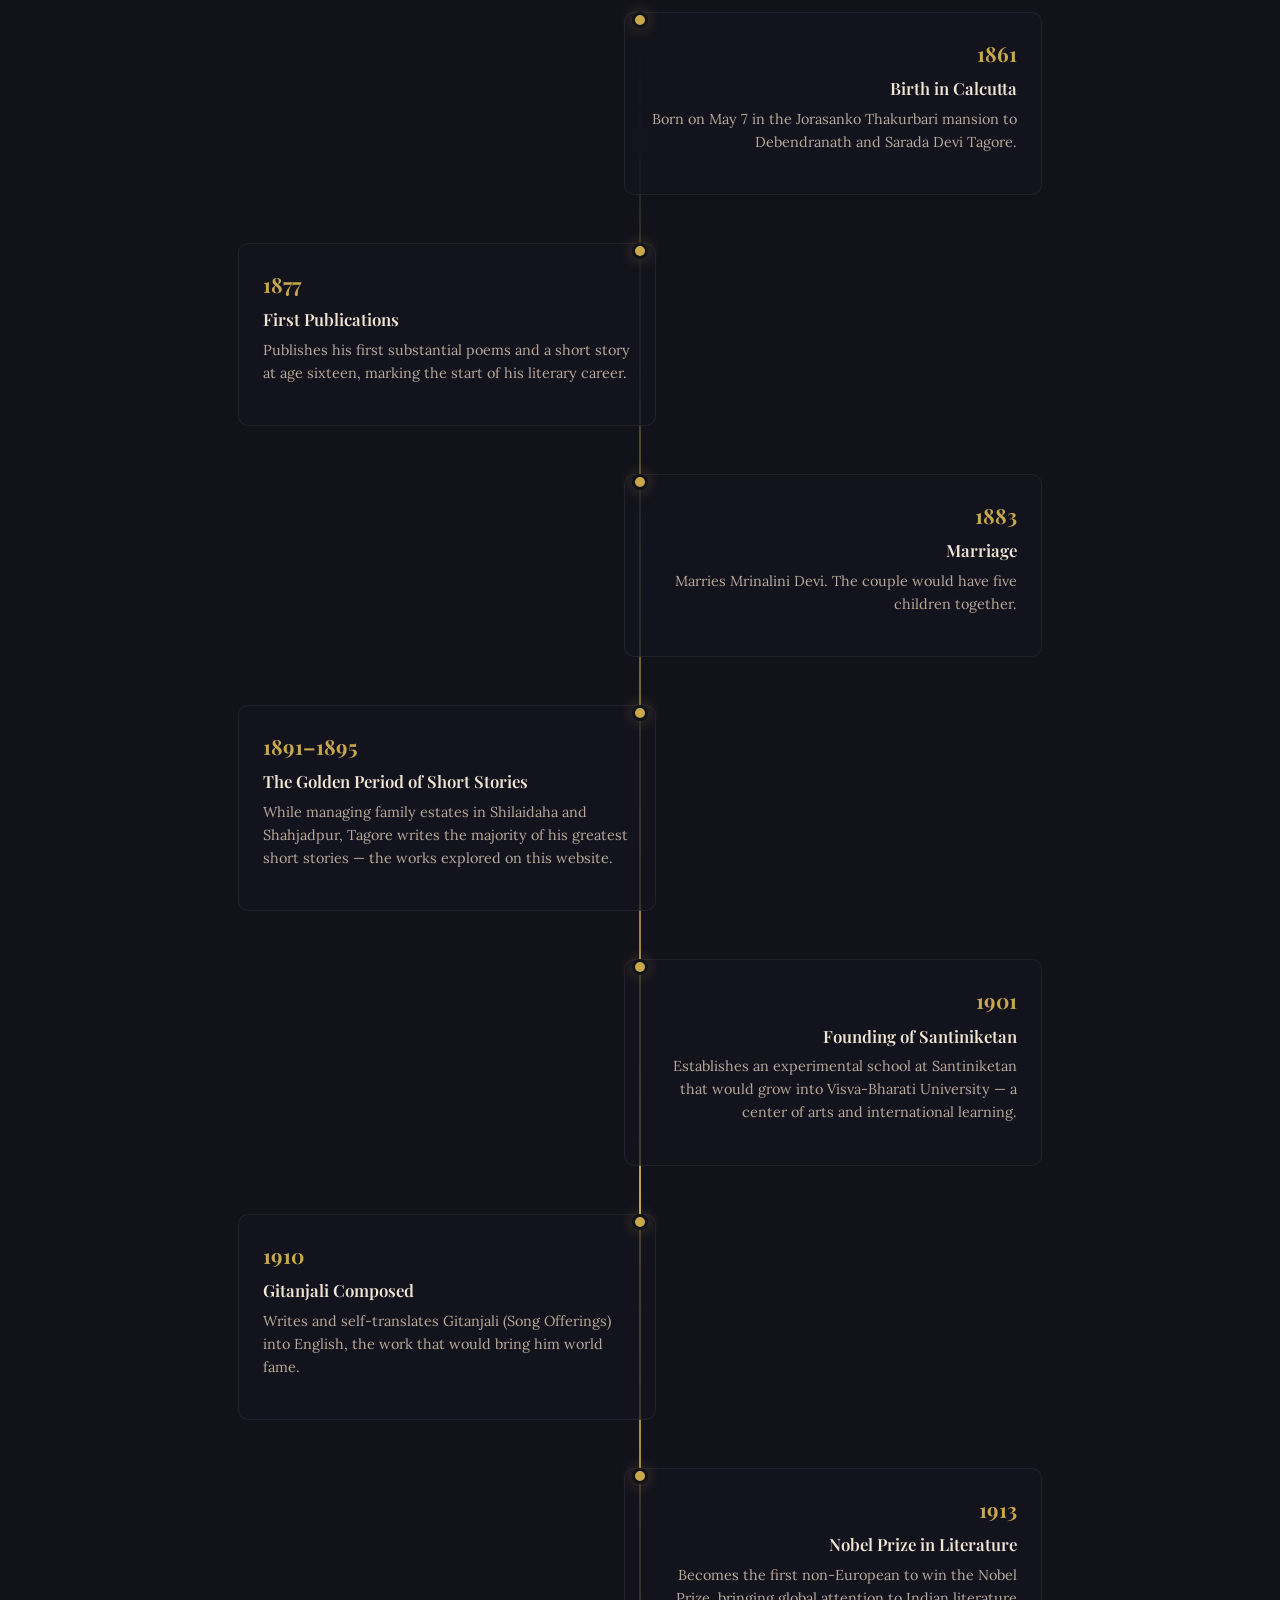
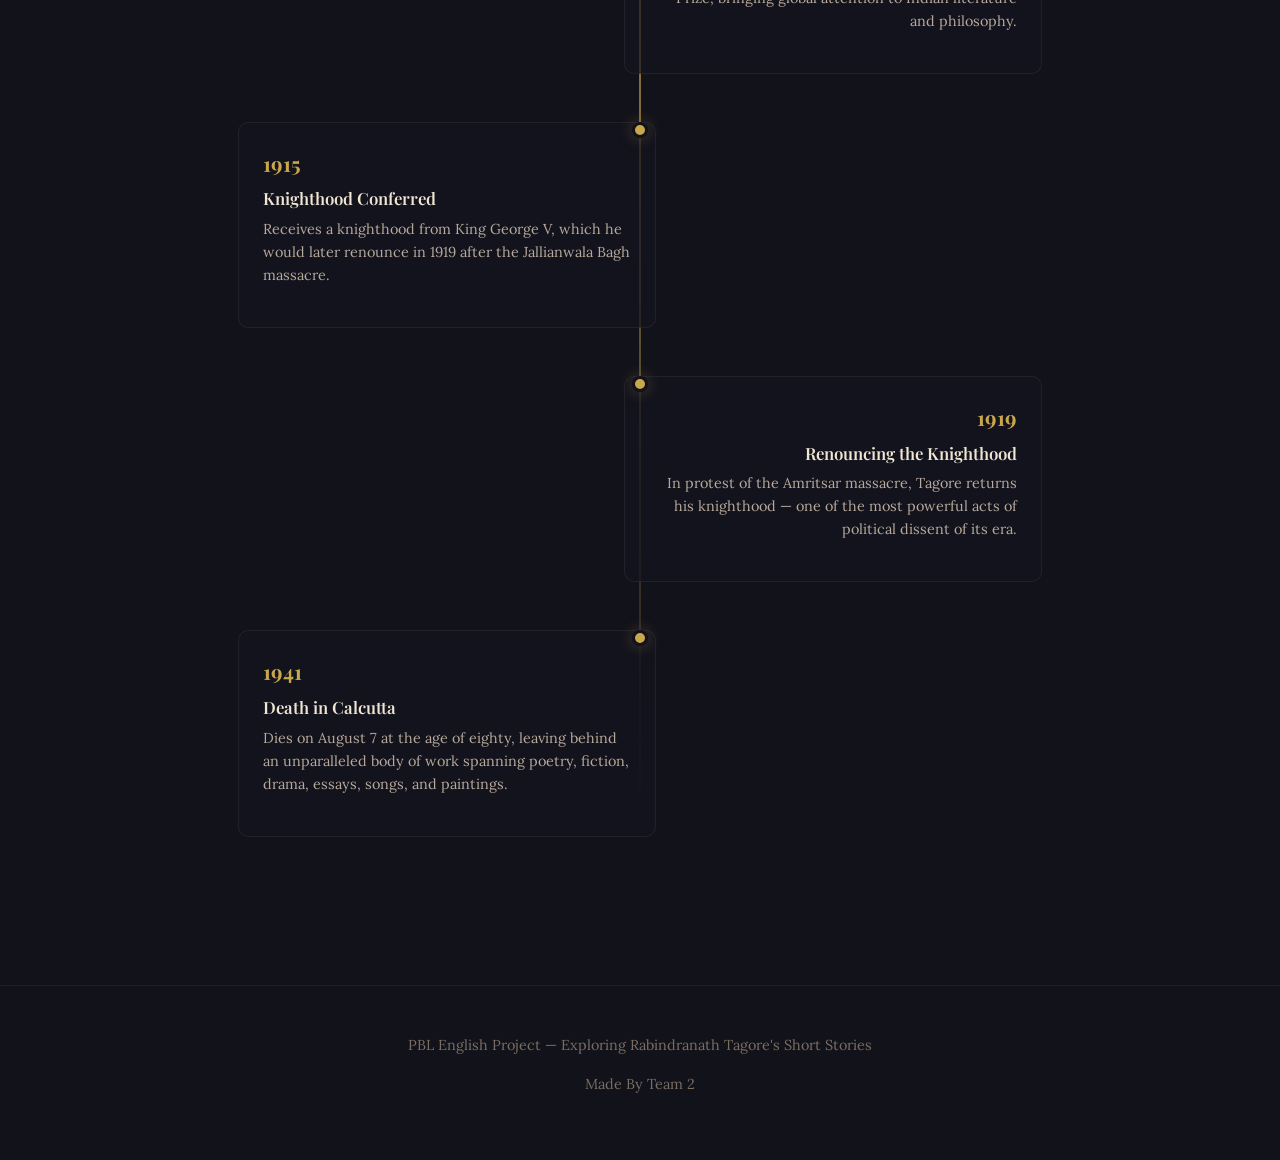
==== commit bb9445ef: "Enhance Version" ====
--- a/about.html
+++ b/about.html
@@ -36,6 +36,10 @@
             <h1 class="section-title">Rabindranath Tagore</h1>
             <p style="max-width: 600px; margin: 1rem auto 0; font-size: 1.1rem;">The first non-European Nobel laureate,
                 whose art defied every boundary — poetry, fiction, drama, music, painting, and philosophy.</p>
+            <div class="hero-cta" style="justify-content: center; margin-top: 1rem;">
+                <a href="stories.html" class="btn btn-primary">Read the Stories</a>
+                <a href="index.html" class="btn btn-outline">Back to Home</a>
+            </div>
             <div class="section-divider"></div>
         </div>
     </section>
@@ -183,7 +187,7 @@
     <footer class="footer">
         <div class="container">
             <p>PBL English Project — Exploring Rabindranath Tagore's Short Stories</p>
-            <p style="margin-top: 0.5rem;">Made with ✦ for English Literature</p>
+            <p style="margin-top: 0.5rem;">Made By Team 2</p>
         </div>
     </footer>
 
--- a/css/style.css
+++ b/css/style.css
@@ -55,18 +55,22 @@
 
 body {
   font-family: var(--font-body);
-  background: var(--bg-primary);
+  background: radial-gradient(circle at 0 0, rgba(201, 168, 76, 0.08), transparent 30%), radial-gradient(circle at 100% 120%, rgba(77, 168, 168, 0.08), transparent 35%), linear-gradient(180deg, #0b0b12 0%, #0d0d19 50%, #0a0a0f 100%);
   color: var(--text-primary);
-  line-height: 1.7;
+  line-height: 1.6;
   overflow-x: hidden;
   -webkit-font-smoothing: antialiased;
+  min-height: 100vh;
 }
 
 a {
   color: var(--gold);
   text-decoration: none;
-  transition: color var(--transition-fast);
-}
+  transition: color var(--transition-fast), transform var(--transition-fast);
+}
+a:hover {
+  transform: translateY(-1px);
+} 
 
 a:hover {
   color: var(--gold-light);
@@ -97,6 +101,16 @@
 ::selection {
   background: var(--gold);
   color: var(--bg-primary);
+}
+
+.section-title {
+  letter-spacing: -0.02em;
+  line-height: 1.25;
+  margin-bottom: 0.75rem;
+}
+
+.section-label {
+  letter-spacing: 0.18em;
 }
 
 
@@ -149,10 +163,17 @@
   display: flex;
   align-items: center;
   gap: 0.5rem;
+  transition: transform var(--transition-fast), filter var(--transition-fast);
+}
+
+.nav-logo:hover {
+  transform: translateY(-1px);
+  filter: saturate(1.2);
 }
 
 .nav-logo .logo-icon {
   font-size: 1.6rem;
+  transform: rotate(-5deg);
 }
 
 .nav-links {
@@ -236,25 +257,27 @@
 /* ===== HERO SECTION ===== */
 .hero {
   position: relative;
-  min-height: 100vh;
+  min-height: 93vh;
   display: flex;
   align-items: center;
   justify-content: center;
   overflow: hidden;
+  padding: 6rem 0 2rem;
 }
 
 .hero-bg {
   position: absolute;
   inset: 0;
   z-index: 0;
+  opacity: 0.7;
+  filter: saturate(0.7) blur(0.5px);
 }
 
 .hero-bg img {
   width: 100%;
   height: 100%;
   object-fit: cover;
-  opacity: 0.35;
-  filter: saturate(0.7);
+  opacity: 0.6;
 }
 
 .hero-bg::after {
@@ -263,9 +286,9 @@
   inset: 0;
   background: linear-gradient(
     to bottom,
-    rgba(10, 10, 15, 0.3) 0%,
-    rgba(10, 10, 15, 0.6) 50%,
-    rgba(10, 10, 15, 1) 100%
+    rgba(10, 10, 15, 0.5) 0%,
+    rgba(10, 10, 15, 0.65) 45%,
+    rgba(10, 10, 15, 0.95) 100%
   );
 }
 
@@ -273,8 +296,13 @@
   position: relative;
   z-index: 1;
   text-align: center;
-  max-width: 800px;
-  padding: 0 2rem;
+  max-width: 820px;
+  padding: 2rem;
+  border-radius: 16px;
+  background: rgba(255, 255, 255, 0.03);
+  border: 1px solid rgba(255, 255, 255, 0.08);
+  box-shadow: 0 30px 70px rgba(0, 0, 0, 0.4);
+  backdrop-filter: blur(3px);
 }
 
 .hero-subtitle {
@@ -296,11 +324,19 @@
   line-height: 1.15;
   opacity: 0;
   animation: fadeInUp 0.8s ease 0.5s forwards;
+  text-shadow: 0 0 10px rgba(255,255,255,0.15), 0 0 24px rgba(255,255,255,0.08);
 }
 
 .hero-title .highlight {
   color: var(--gold);
   font-style: italic;
+  text-shadow: 0 0 12px rgba(255, 255, 255, 0.9), 0 0 22px rgba(255, 229, 129, 0.9), 0 0 50px rgba(255, 245, 180, 0.35);
+  animation: glowText 2.2s ease-in-out infinite;
+}
+
+@keyframes glowText {
+  0%, 100% { text-shadow: 0 0 8px rgba(255, 255, 255, 0.6), 0 0 18px rgba(255, 229, 129, 0.35); }
+  50% { text-shadow: 0 0 18px rgba(255, 255, 255, 0.9), 0 0 38px rgba(255, 244, 194, 0.5); }
 }
 
 .hero-description {
@@ -325,40 +361,41 @@
 .btn {
   display: inline-flex;
   align-items: center;
-  gap: 0.5rem;
-  padding: 0.85rem 2rem;
-  border-radius: 4px;
+  gap: 0.45rem;
+  padding: 0.78rem 1.9rem;
+  border-radius: 999px;
   font-family: var(--font-body);
-  font-size: 0.95rem;
-  font-weight: 600;
-  letter-spacing: 0.5px;
+  font-size: 0.9rem;
+  font-weight: 700;
+  letter-spacing: 0.6px;
   cursor: pointer;
-  border: none;
-  transition: all var(--transition-medium);
+  border: 0;
+  transition: all 0.25s ease;
   text-transform: uppercase;
+  box-shadow: 0 8px 25px rgba(0, 0, 0, 0.2);
 }
 
 .btn-primary {
-  background: var(--gold);
-  color: var(--bg-primary);
+  background: linear-gradient(135deg, #e8ca68, #c59d3a);
+  color: #111;
 }
 
 .btn-primary:hover {
-  background: var(--gold-light);
-  color: var(--bg-primary);
-  box-shadow: var(--shadow-glow);
-  transform: translateY(-2px);
+  background: linear-gradient(135deg, #f2df92, #d6aa46);
+  transform: translateY(-2px) scale(1.01);
+  box-shadow: 0 12px 30px rgba(216, 172, 69, 0.32);
 }
 
 .btn-outline {
-  background: transparent;
-  color: var(--gold);
-  border: 1.5px solid var(--gold);
+  background: rgba(255, 255, 255, 0.06);
+  color: #fdf3e2;
+  border: 1px solid rgba(255, 255, 255, 0.35);
 }
 
 .btn-outline:hover {
-  background: var(--gold);
-  color: var(--bg-primary);
+  background: rgba(255, 255, 255, 0.2);
+  border-color: rgba(255, 255, 255, 0.6);
+  color: #fff;
   transform: translateY(-2px);
 }
 
@@ -392,48 +429,53 @@
 
 /* ===== FEATURED SECTION (Homepage) ===== */
 .featured-section {
-  padding: var(--section-padding) 0;
-  background: var(--bg-secondary);
+  padding: calc(var(--section-padding) + 1rem) 0;
+  background: linear-gradient(180deg, rgba(14, 14, 26, 0.92), rgba(10, 10, 15, 0.95));
 }
 
 .featured-grid {
   display: grid;
   grid-template-columns: repeat(3, 1fr);
-  gap: 2rem;
+  gap: 1.4rem;
 }
 
 .featured-card {
-  background: var(--bg-card);
-  border: 1px solid var(--bg-glass-border);
-  border-radius: 12px;
-  padding: 2.5rem 2rem;
+  background: linear-gradient(160deg, rgba(22, 26, 44, 0.9), rgba(13, 14, 29, 0.9));
+  border: 1px solid rgba(255, 255, 255, 0.08);
+  border-radius: 16px;
+  padding: 2rem;
   text-align: center;
   transition: all var(--transition-medium);
   position: relative;
   overflow: hidden;
+  backdrop-filter: blur(4px);
+  box-shadow: 0 14px 35px rgba(0, 0, 0, 0.35);
 }
 
 .featured-card::before {
   content: '';
   position: absolute;
   top: 0;
-  left: 0;
-  right: 0;
-  height: 3px;
-  background: linear-gradient(90deg, transparent, var(--gold), transparent);
+  left: 15%;
+  right: 15%;
+  height: 4px;
+  border-radius: 999px;
+  background: linear-gradient(90deg, rgba(201, 168, 76, 0.2), rgba(255, 255, 255, 0.45), rgba(201, 168, 76, 0.2));
   opacity: 0;
-  transition: opacity var(--transition-medium);
+  transition: opacity var(--transition-medium), transform var(--transition-medium);
+  transform: scaleX(0.8);
 }
 
 .featured-card:hover {
-  background: var(--bg-card-hover);
-  transform: translateY(-6px);
-  box-shadow: var(--shadow-card);
-  border-color: rgba(201, 168, 76, 0.2);
+  background: linear-gradient(160deg, rgba(30, 34, 58, 0.95), rgba(16, 17, 34, 0.95));
+  transform: translateY(-5px);
+  box-shadow: 0 18px 45px rgba(0, 0, 0, 0.4);
+  border-color: rgba(227, 191, 101, 0.25);
 }
 
 .featured-card:hover::before {
   opacity: 1;
+  transform: scaleX(1);
 }
 
 .featured-card .card-icon {
@@ -470,7 +512,21 @@
 
 .intro-text p {
   font-size: 1.05rem;
-  margin-bottom: 1.2rem;
+  margin-bottom: 1rem;
+}
+
+.intro-text ul {
+  margin-bottom: 1rem;
+  color: #f2e8cc;
+  border-left: 3px solid rgba(201, 168, 76, 0.5);
+  padding-left: 0.85rem;
+}
+
+.intro-cta {
+  margin-top: 0.3rem;
+  font-style: italic;
+  color: #e5d3a6;
+  font-size: 1rem;
 }
 
 .intro-quote {
@@ -626,17 +682,56 @@
 
 /* ===== STORIES PAGE ===== */
 .stories-hero {
-  padding-top: calc(var(--nav-height) + 60px);
-  padding-bottom: 40px;
+  padding-top: calc(var(--nav-height) + 90px);
+  padding-bottom: 50px;
   text-align: center;
-  background: linear-gradient(to bottom, var(--bg-secondary), var(--bg-primary));
+  background: linear-gradient(180deg, rgba(16, 18, 30, 0.96), rgba(8, 9, 16, 0.98));
+  border-bottom: 1px solid rgba(255, 255, 255, 0.08);
+  box-shadow: inset 0 -40px 45px rgba(0, 0, 0, 0.25);
+}
+
+.stories-hero .section-title {
+  font-size: clamp(2.2rem, 5vw, 3rem);
+  margin-top: 0.4rem;
+  margin-bottom: 0.45rem;
+  letter-spacing: -0.03em;
+  line-height: 1.15;
+}
+
+.stories-hero p {
+  color: #f2e9c4;
+  margin: 0.4rem auto 0;
+  max-width: 680px;
+  font-size: 1.02rem;
+  line-height: 1.65;
 }
 
 .view-controls {
   display: flex;
   justify-content: center;
-  gap: 0.5rem;
-  margin-top: 2rem;
+  gap: 0.65rem;
+  margin-top: 1.7rem;
+  flex-wrap: wrap;
+  background: rgba(20, 22, 34, 0.55);
+  padding: 0.6rem 0.9rem;
+  border-radius: 999px;
+  border: 1px solid rgba(255,255,255,0.1);
+  width: fit-content;
+  margin: 1.4rem auto 0;
+}
+
+.view-controls .view-btn {
+  border-radius: 999px;
+  border: 1px solid rgba(255,255,255,0.2);
+  background: rgba(255,255,255,0.08);
+  color: #f4e6cf;
+  padding: 0.5rem 0.95rem;
+  transition: all 0.2s ease;
+}
+
+.view-controls .view-btn:hover {
+  background: rgba(255,255,255,0.15);
+  transform: translateY(-1px);
 }
 
 .view-btn {
@@ -680,16 +775,17 @@
 }
 
 .story-card {
-  background: var(--bg-card);
-  border: 1px solid var(--bg-glass-border);
-  border-radius: 12px;
-  padding: 2rem;
+  background: linear-gradient(160deg, rgba(24, 28, 44, 0.95), rgba(11, 12, 22, 0.96));
+  border: 1px solid rgba(255, 255, 255, 0.08);
+  border-radius: 14px;
+  padding: 1.8rem;
   cursor: pointer;
-  transition: all var(--transition-medium);
+  transition: all 0.3s ease;
   position: relative;
   overflow: hidden;
   text-decoration: none;
   display: block;
+  box-shadow: 0 10px 25px rgba(0, 0, 0, 0.18);
 }
 
 .story-card::before {
@@ -698,22 +794,24 @@
   top: 0;
   left: 0;
   right: 0;
-  height: 3px;
-  background: linear-gradient(90deg, var(--gold-dark), var(--gold), var(--gold-dark));
-  transform: scaleX(0);
-  transition: transform var(--transition-medium);
+  height: 4px;
+  background: linear-gradient(90deg, rgba(201, 168, 76, 0.4), rgba(255, 255, 255, 0.75), rgba(201, 168, 76, 0.4));
+  transform: scaleX(0.65);
+  transition: transform 0.3s ease, opacity 0.3s ease;
   transform-origin: left;
+  opacity: 0;
 }
 
 .story-card:hover {
-  background: var(--bg-card-hover);
-  border-color: rgba(201, 168, 76, 0.2);
-  transform: translateY(-5px);
-  box-shadow: var(--shadow-card), 0 0 30px rgba(201, 168, 76, 0.08);
+  background: linear-gradient(160deg, rgba(36, 42, 67, 0.96), rgba(16, 18, 35, 1));
+  border-color: rgba(255, 255, 255, 0.2);
+  transform: translateY(-4px);
+  box-shadow: 0 20px 35px rgba(0, 0, 0, 0.32), 0 0 18px rgba(201, 168, 76, 0.06);
 }
 
 .story-card:hover::before {
   transform: scaleX(1);
+  opacity: 1;
 }
 
 .story-card-header {
@@ -751,6 +849,7 @@
   color: var(--text-secondary);
   line-height: 1.6;
   display: -webkit-box;
+  line-clamp: 3;
   -webkit-line-clamp: 3;
   -webkit-box-orient: vertical;
   overflow: hidden;
@@ -780,16 +879,31 @@
 }
 
 .stories-grid.list-view .story-card-excerpt {
+  line-clamp: 2;
   -webkit-line-clamp: 2;
+}
+
+.stories-grid {
+  margin-top: 0.5rem;
 }
 
 /* ===== STORY DETAIL PAGE ===== */
 .story-detail-hero {
   padding-top: calc(var(--nav-height) + 80px);
-  padding-bottom: 40px;
+  padding-bottom: 55px;
   text-align: center;
-  background: linear-gradient(to bottom, var(--bg-secondary), var(--bg-primary));
+  background: linear-gradient(180deg, rgba(10, 12, 26, 0.96), rgba(6, 7, 14, 0.98));
   position: relative;
+  border-bottom: 1px solid rgba(255,255,255,0.12);
+  box-shadow: inset 0 -20px 35px rgba(0, 0, 0, 0.45);
+}
+
+.story-detail-hero::before {
+  content: '';
+  position: absolute;
+  inset: 0;
+  background: radial-gradient(circle at 50% 0%, rgba(255,255,255,0.06), transparent 45%);
+  pointer-events: none;
 }
 
 .story-detail-hero::after {
@@ -798,36 +912,130 @@
   bottom: 0;
   left: 50%;
   transform: translateX(-50%);
-  width: 60px;
-  height: 2px;
-  background: var(--gold);
+  width: 70px;
+  height: 3px;
+  background: linear-gradient(90deg, transparent, var(--gold), transparent);
+}
+
+.story-detail-hero h1 {
+  font-size: clamp(2rem, 6vw, 3rem);
+  margin-bottom: 0.5rem;
+  max-width: 800px;
+  margin-inline: auto;
 }
 
 .story-meta {
   display: flex;
   justify-content: center;
-  gap: 2rem;
-  margin-top: 1.5rem;
+  gap: 0.45rem;
+  margin-top: 1rem;
   flex-wrap: wrap;
+  max-width: 780px;
+  margin-left: auto;
+  margin-right: auto;
 }
 
 .story-meta-item {
+  font-size: 0.85rem;
+  color: #f1e9d6;
+  background: rgba(255,255,255,0.05);
+  border: 1px solid rgba(255,255,255,0.1);
+  border-radius: 999px;
+  padding: 0.35rem 0.7rem;
+  display: flex;
+  align-items: center;
+  gap: 0.35rem;
+}
+
+.story-meta-item .meta-icon {
+  display: inline-block;
   font-size: 0.9rem;
-  color: var(--text-secondary);
-  display: flex;
-  align-items: center;
-  gap: 0.4rem;
-}
-
-.story-meta-item .meta-icon {
-  color: var(--gold);
 }
 
 /* Story Body */
 .story-body {
-  padding: 4rem 0 var(--section-padding);
-  max-width: 800px;
+  padding: 3rem 0 var(--section-padding);
+  max-width: 820px;
   margin: 0 auto;
+}
+
+.story-section {
+  margin-bottom: 2rem;
+  background: linear-gradient(180deg, rgba(14, 16, 28, 0.95), rgba(8, 9, 15, 0.9));
+  border: 1px solid rgba(255,255,255,0.12);
+  border-radius: 14px;
+  padding: 1.2rem 1.4rem;
+  box-shadow: 0 8px 20px rgba(0,0,0,0.2);
+}
+
+.story-section-label {
+  font-family: var(--font-body);
+  font-size: 0.75rem;
+  font-weight: 700;
+  color: var(--gold);
+  text-transform: uppercase;
+  letter-spacing: 2.5px;
+  margin-bottom: 0.7rem;
+  display: inline-flex;
+  align-items: center;
+  gap: 0.25rem;
+  padding: 0.2rem 0.55rem;
+  border-radius: 999px;
+  background: rgba(255,255,255,0.05);
+}
+
+.story-section h3 {
+  margin-bottom: 0.8rem;
+}
+
+.story-section p {
+  font-size: 1.02rem;
+  line-height: 1.8;
+  margin-bottom: 0;
+  color: #ece3cf;
+}
+
+.key-quote {
+  background: linear-gradient(135deg, rgba(40, 40, 54, 0.96), rgba(24, 24, 37, 0.96));
+  border-left: 3px solid var(--gold);
+  border-radius: 0 12px 12px 0;
+  padding: 1.7rem 2rem;
+  margin: 1.5rem 0;
+}
+
+.key-quote p {
+  font-family: var(--font-heading);
+  font-size: 1.2rem;
+  font-style: italic;
+  color: #fffbf0;
+  line-height: 1.6;
+  margin: 0;
+}
+
+.themes-list li {
+  font-size: 0.85rem;
+  color: #fff;
+  background: rgba(201, 168, 76, 0.12);
+  border: 1px solid rgba(201,168,76,0.25);
+  padding: 0.35rem 0.8rem;
+  border-radius: 999px;
+}
+
+.story-nav {
+  border-top: 1px solid rgba(255,255,255,0.08);
+  margin-top: 2rem;
+  padding-top: 1.8rem;
+}
+
+.story-nav a {
+  border: 1px solid rgba(255,255,255,0.12);
+  background: rgba(255, 255, 255, 0.04);
+  color: #f7e9c8;
+}
+
+.story-nav a:hover {
+  background: rgba(201, 168, 76, 0.12);
+  color: #fff;
 }
 
 .story-section {
@@ -929,8 +1137,10 @@
   color: var(--text-secondary);
   transition: all var(--transition-fast);
   padding: 0.7rem 1.2rem;
-  border-radius: 6px;
-  border: 1px solid var(--bg-glass-border);
+  border-radius: 8px;
+  border: 1px solid rgba(255,255,255,0.18);
+  background: rgba(255,255,255,0.03);
+  backdrop-filter: blur(3px);
 }
 
 .story-nav a:hover {
@@ -983,6 +1193,69 @@
 @keyframes fadeIn {
   from { opacity: 0; }
   to { opacity: 1; }
+}
+
+@keyframes glowText {
+  0% { text-shadow: 0 0 0px rgba(201,168,76,0.8); }
+  50% { text-shadow: 0 0 16px rgba(201,168,76,0.45); }
+  100% { text-shadow: 0 0 0px rgba(201,168,76,0.8); }
+}
+
+.hero-title .highlight {
+  animation: glowText 2.4s ease-in-out infinite;
+}
+
+.featured-story {
+  padding: 1.5rem 0 0;
+  background: linear-gradient(180deg, rgba(15, 16, 28, 0.8), rgba(10, 10, 15, 0.95));
+}
+
+.featured-story-card {
+  display: flex;
+  flex-direction: column;
+  gap: 0.5rem;
+  background: rgba(10, 10, 24, 0.88);
+  border-left: 4px solid var(--gold);
+  border-radius: 14px;
+  padding: 1.2rem 1.5rem;
+  margin: 0 auto 1rem;
+  max-width: 900px;
+  box-shadow: 0 10px 30px rgba(0,0,0,0.3);
+}
+
+.featured-headline {
+  text-transform: uppercase;
+  letter-spacing: 0.15em;
+  font-size: 0.75rem;
+  color: var(--gold);
+  font-weight: 700;
+}
+
+.featured-story-card h3 {
+  font-size: clamp(1.4rem, 3vw, 2rem);
+  margin: 0;
+  line-height: 1.2;
+  color: #fff;
+}
+
+.featured-story-card p {
+  margin-bottom: 0.15rem;
+  color: #ddd;
+  max-width: 760px;
+}
+
+.featured-story-card .btn {
+  width: fit-content;
+  margin-top: 0.3rem;
+}
+
+body.page-transition {
+  opacity: 0;
+  transition: opacity 0.35s ease;
+}
+
+body.page-transition-visible {
+  opacity: 1;
 }
 
 .reveal {
@@ -1031,6 +1304,32 @@
   overflow: hidden;
 }
 
+.back-to-top {
+  position: fixed;
+  right: 1rem;
+  bottom: 1rem;
+  width: 42px;
+  height: 42px;
+  border: 0;
+  border-radius: 999px;
+  font-size: 1.4rem;
+  background: linear-gradient(135deg, #e8ca68, #c59d3a);
+  color: #111;
+  box-shadow: 0 10px 25px rgba(0,0,0,0.35);
+  cursor: pointer;
+  opacity: 0;
+  pointer-events: none;
+  transform: translateY(8px);
+  transition: all 0.25s ease;
+  z-index: 1200;
+}
+
+.back-to-top.visible {
+  opacity: 1;
+  pointer-events: auto;
+  transform: translateY(0);
+}
+
 .particle {
   position: absolute;
   width: 2px;
@@ -1062,6 +1361,10 @@
   .bio-grid {
     grid-template-columns: 1fr;
     gap: 2rem;
+  }
+
+  .stories-hero {
+    padding-top: calc(var(--nav-height) + 90px);
   }
 }
 
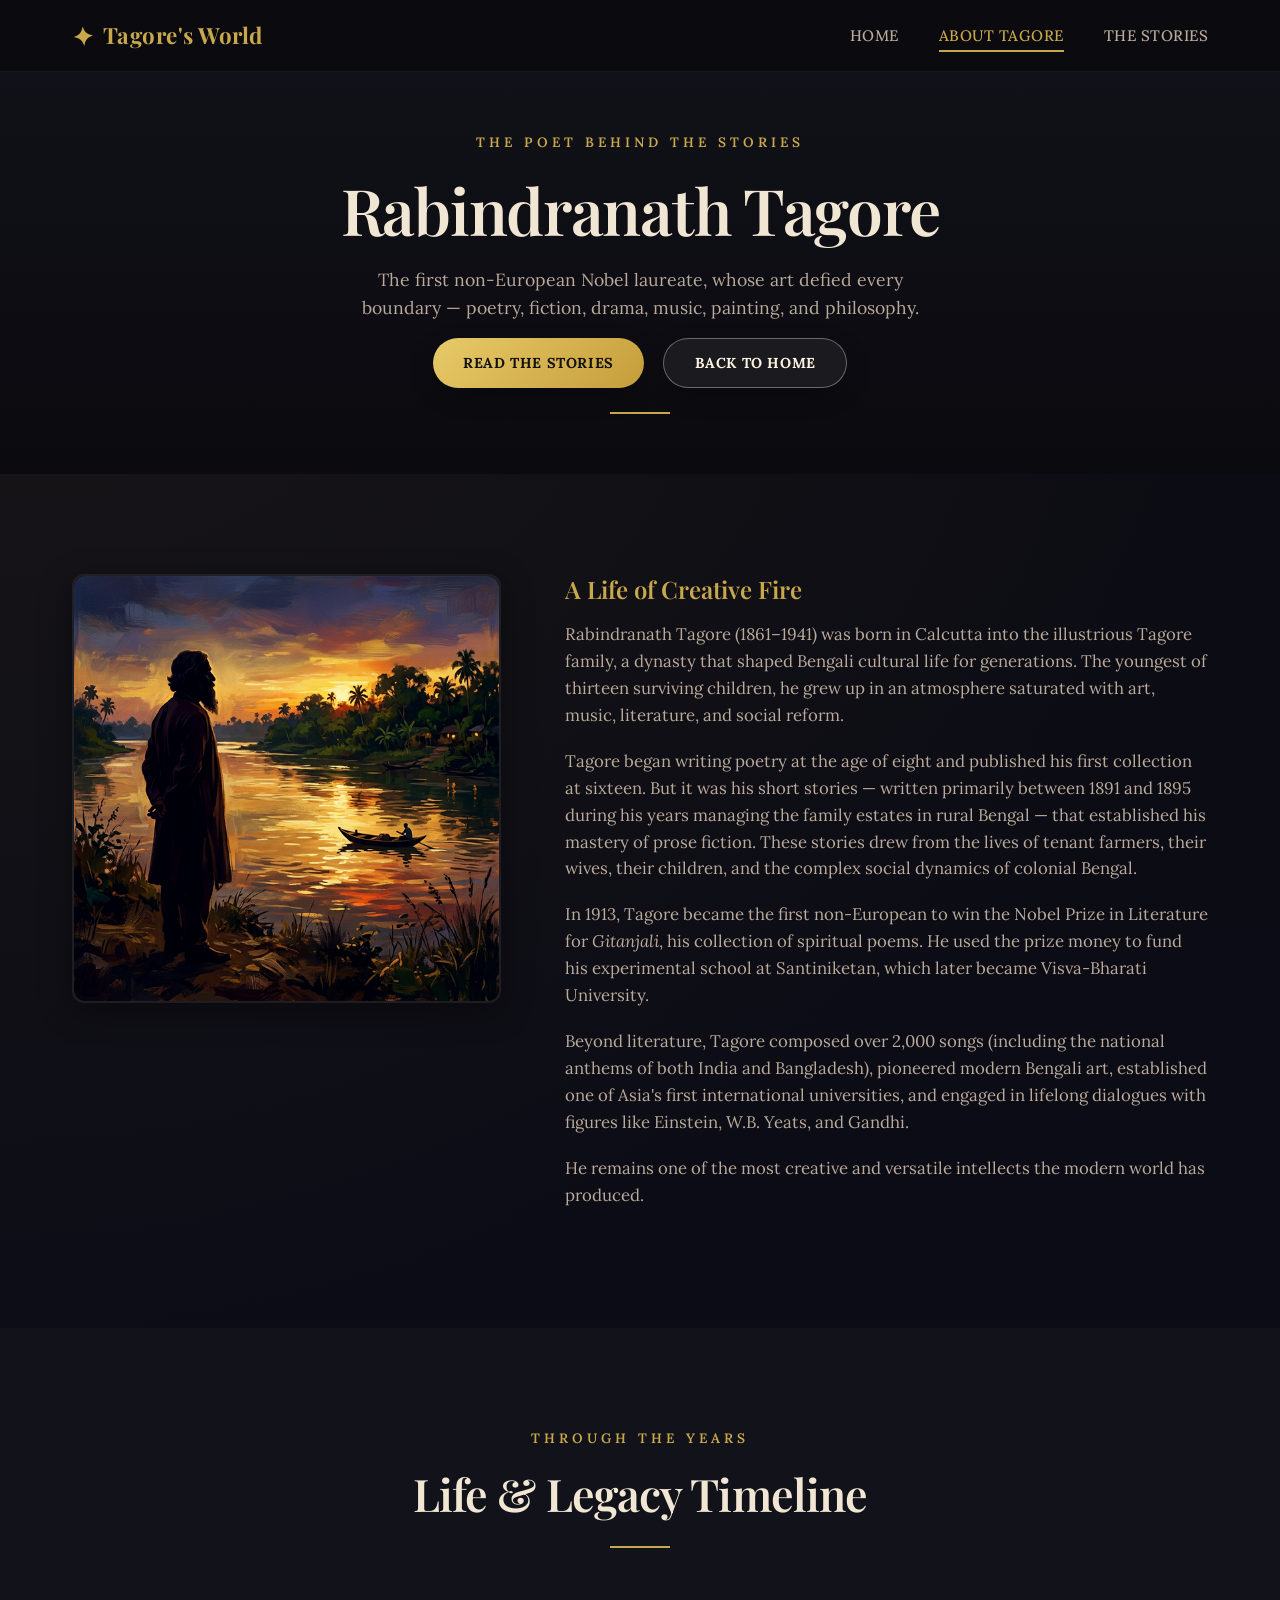
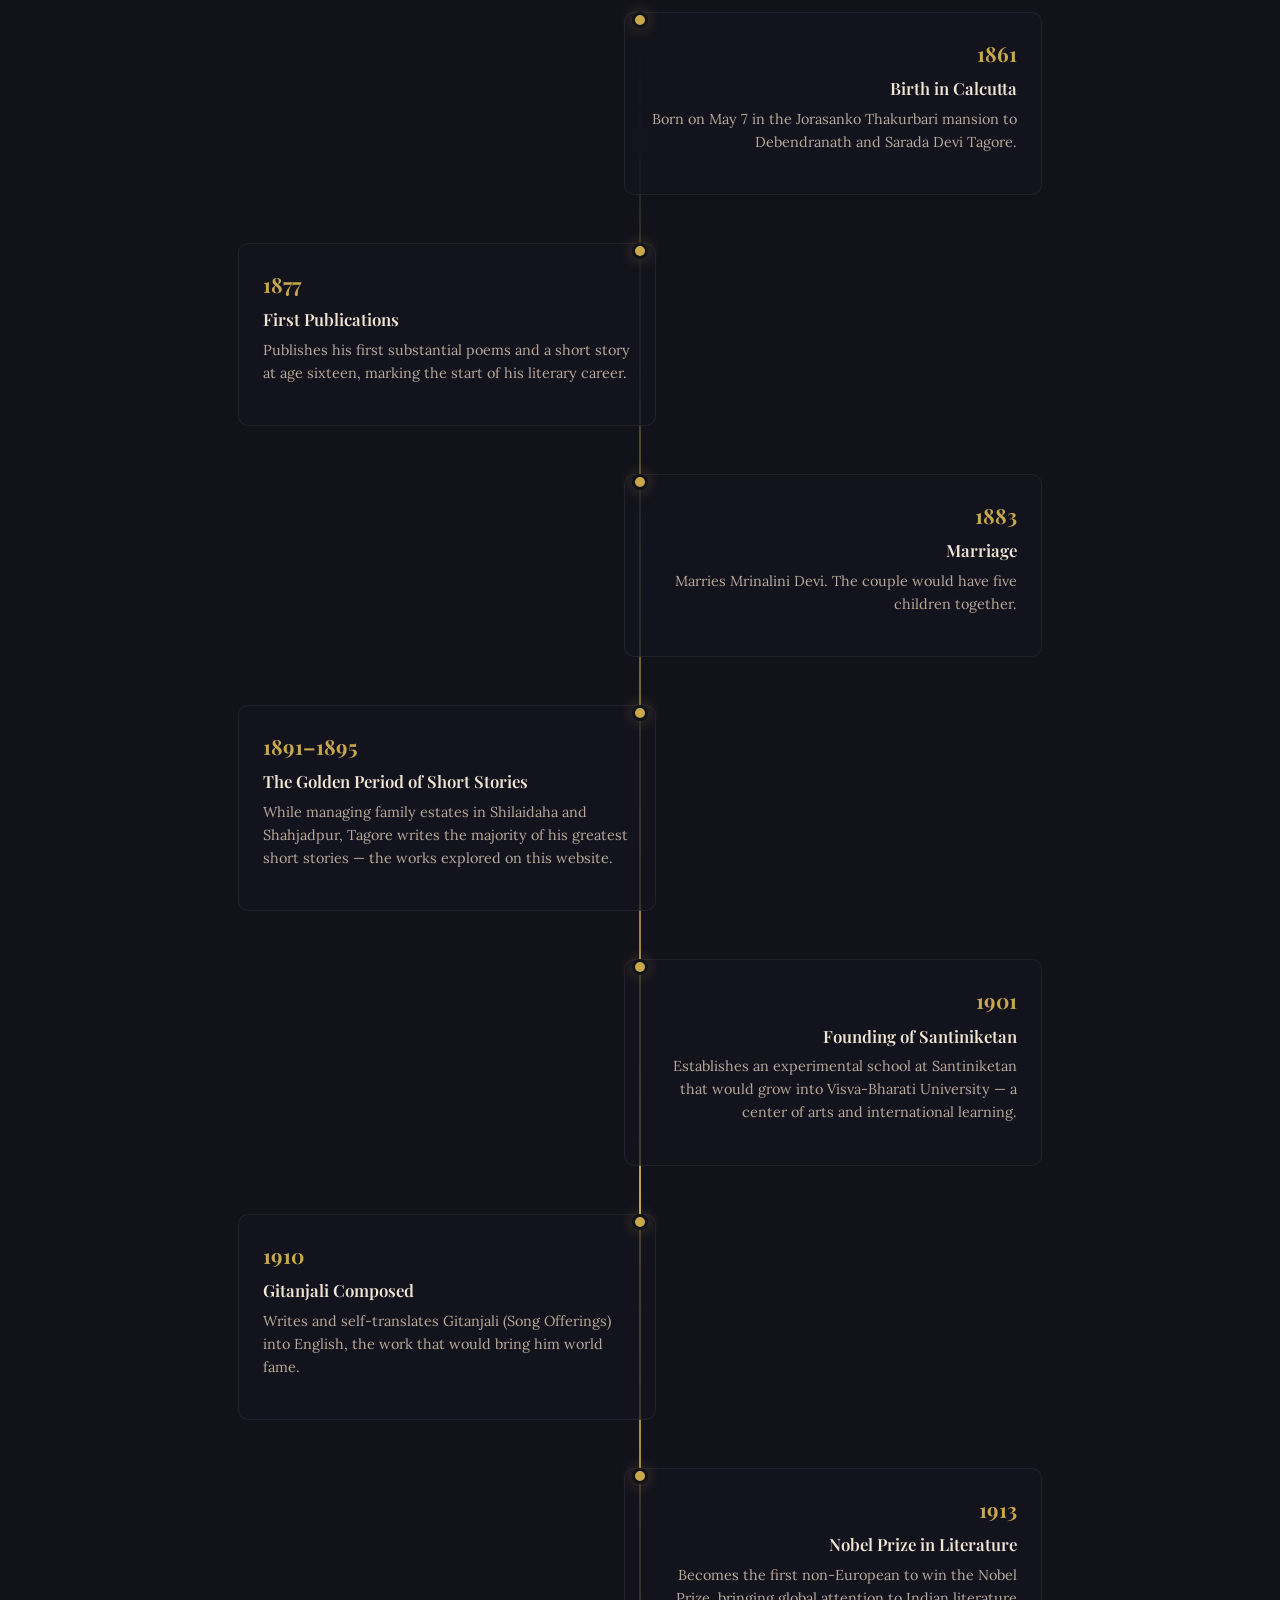
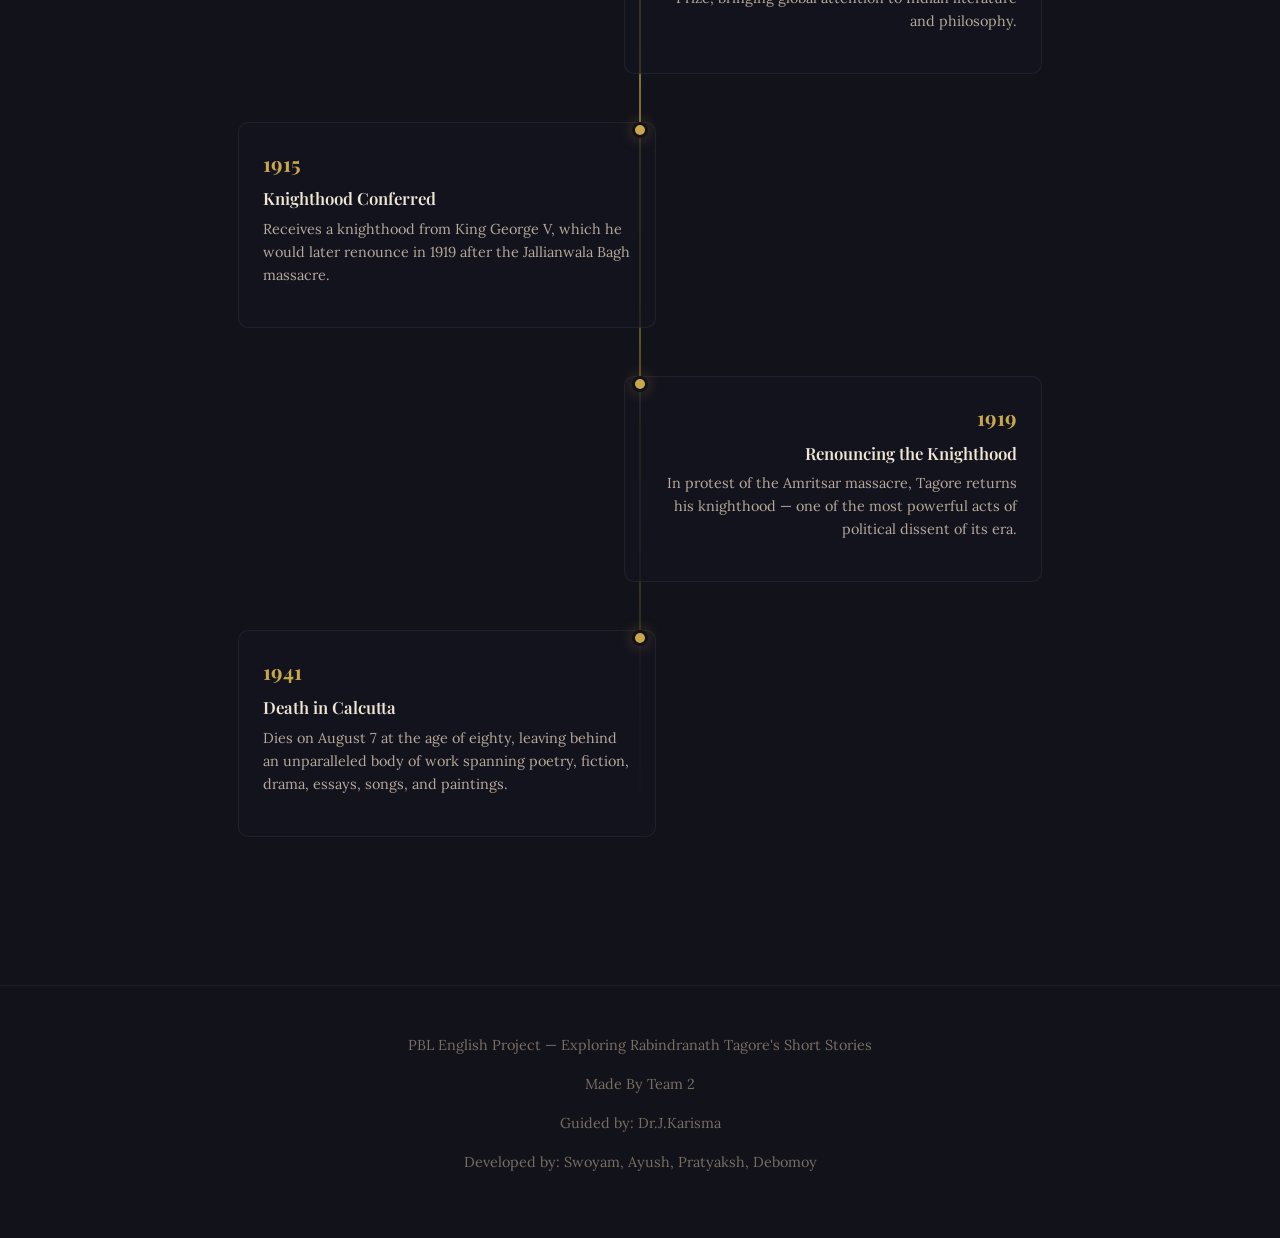
==== commit aa35f2ff: "Footer updated" ====
--- a/about.html
+++ b/about.html
@@ -188,6 +188,8 @@
         <div class="container">
             <p>PBL English Project — Exploring Rabindranath Tagore's Short Stories</p>
             <p style="margin-top: 0.5rem;">Made By Team 2</p>
+            <p>Guided by: Dr.J.Karisma</p>
+            <p>Developed by: Swoyam, Ayush, Pratyaksh, Debomoy</p>
         </div>
     </footer>
 
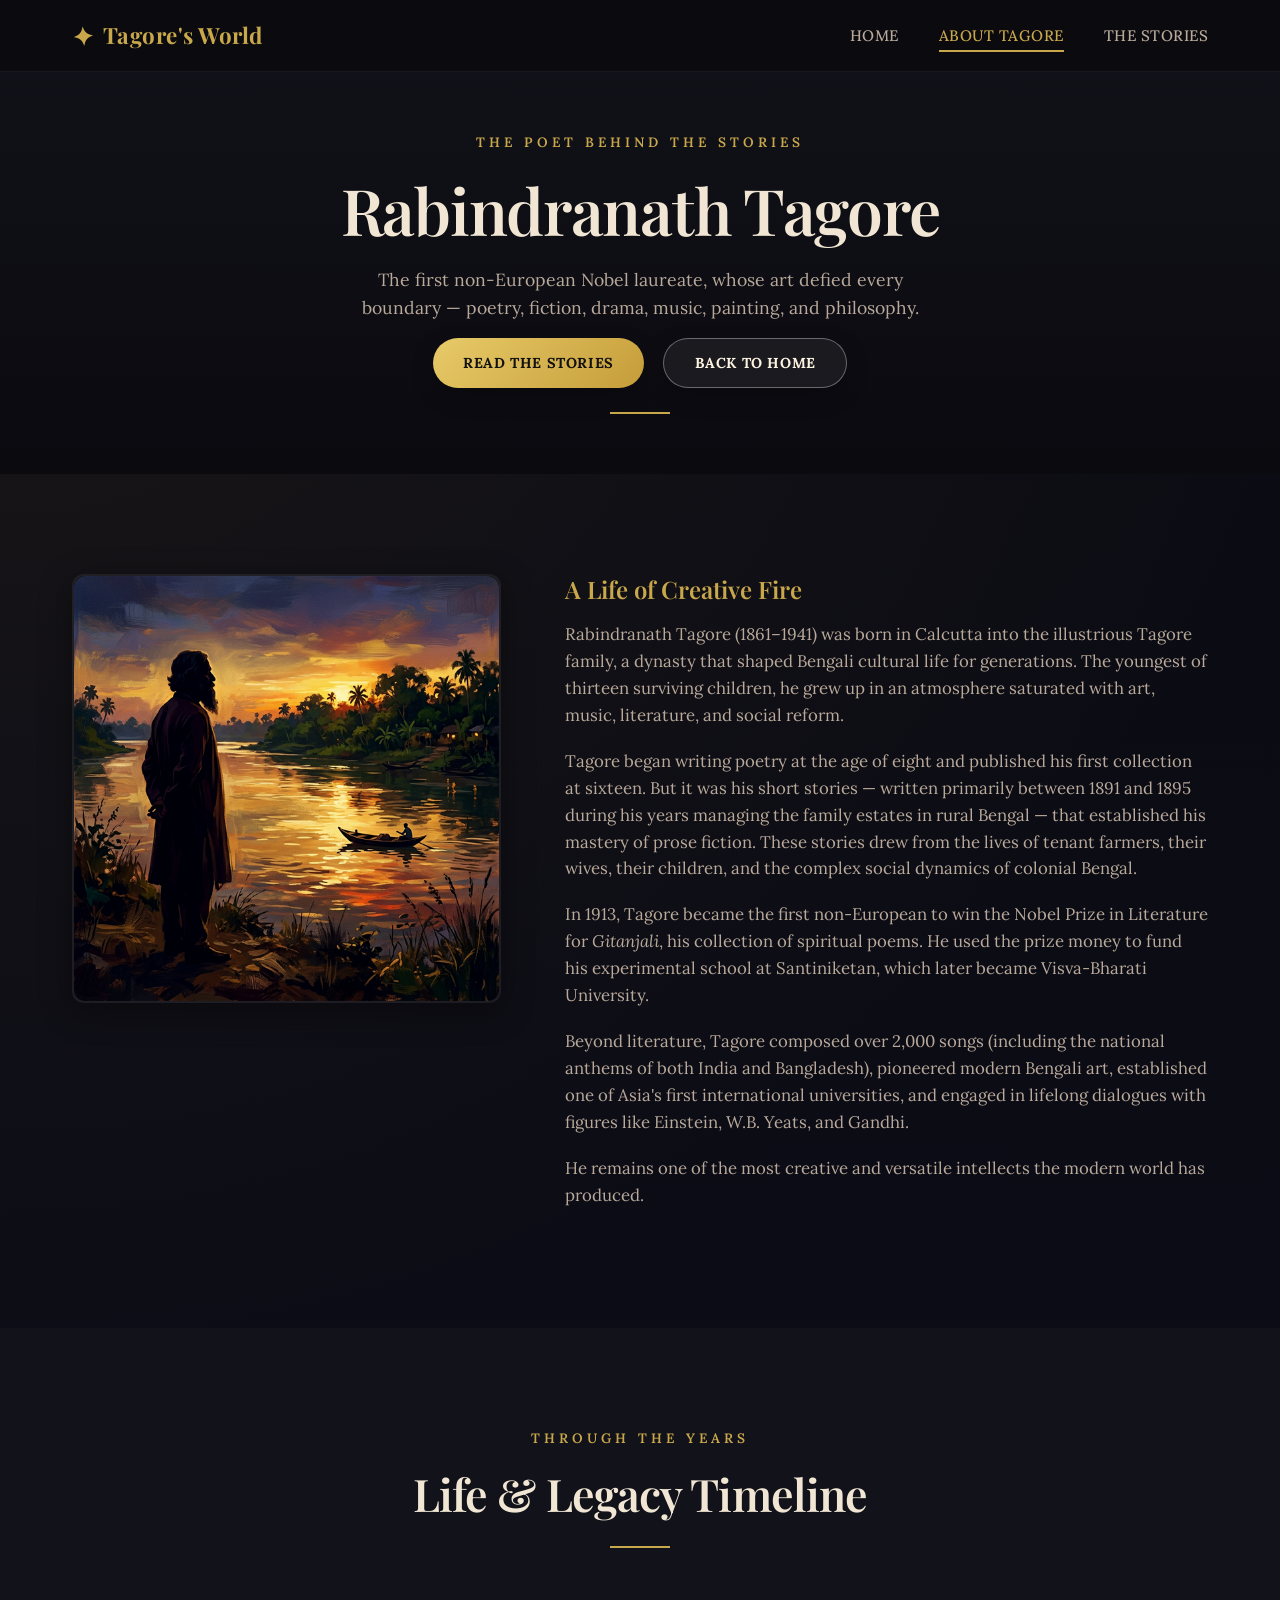
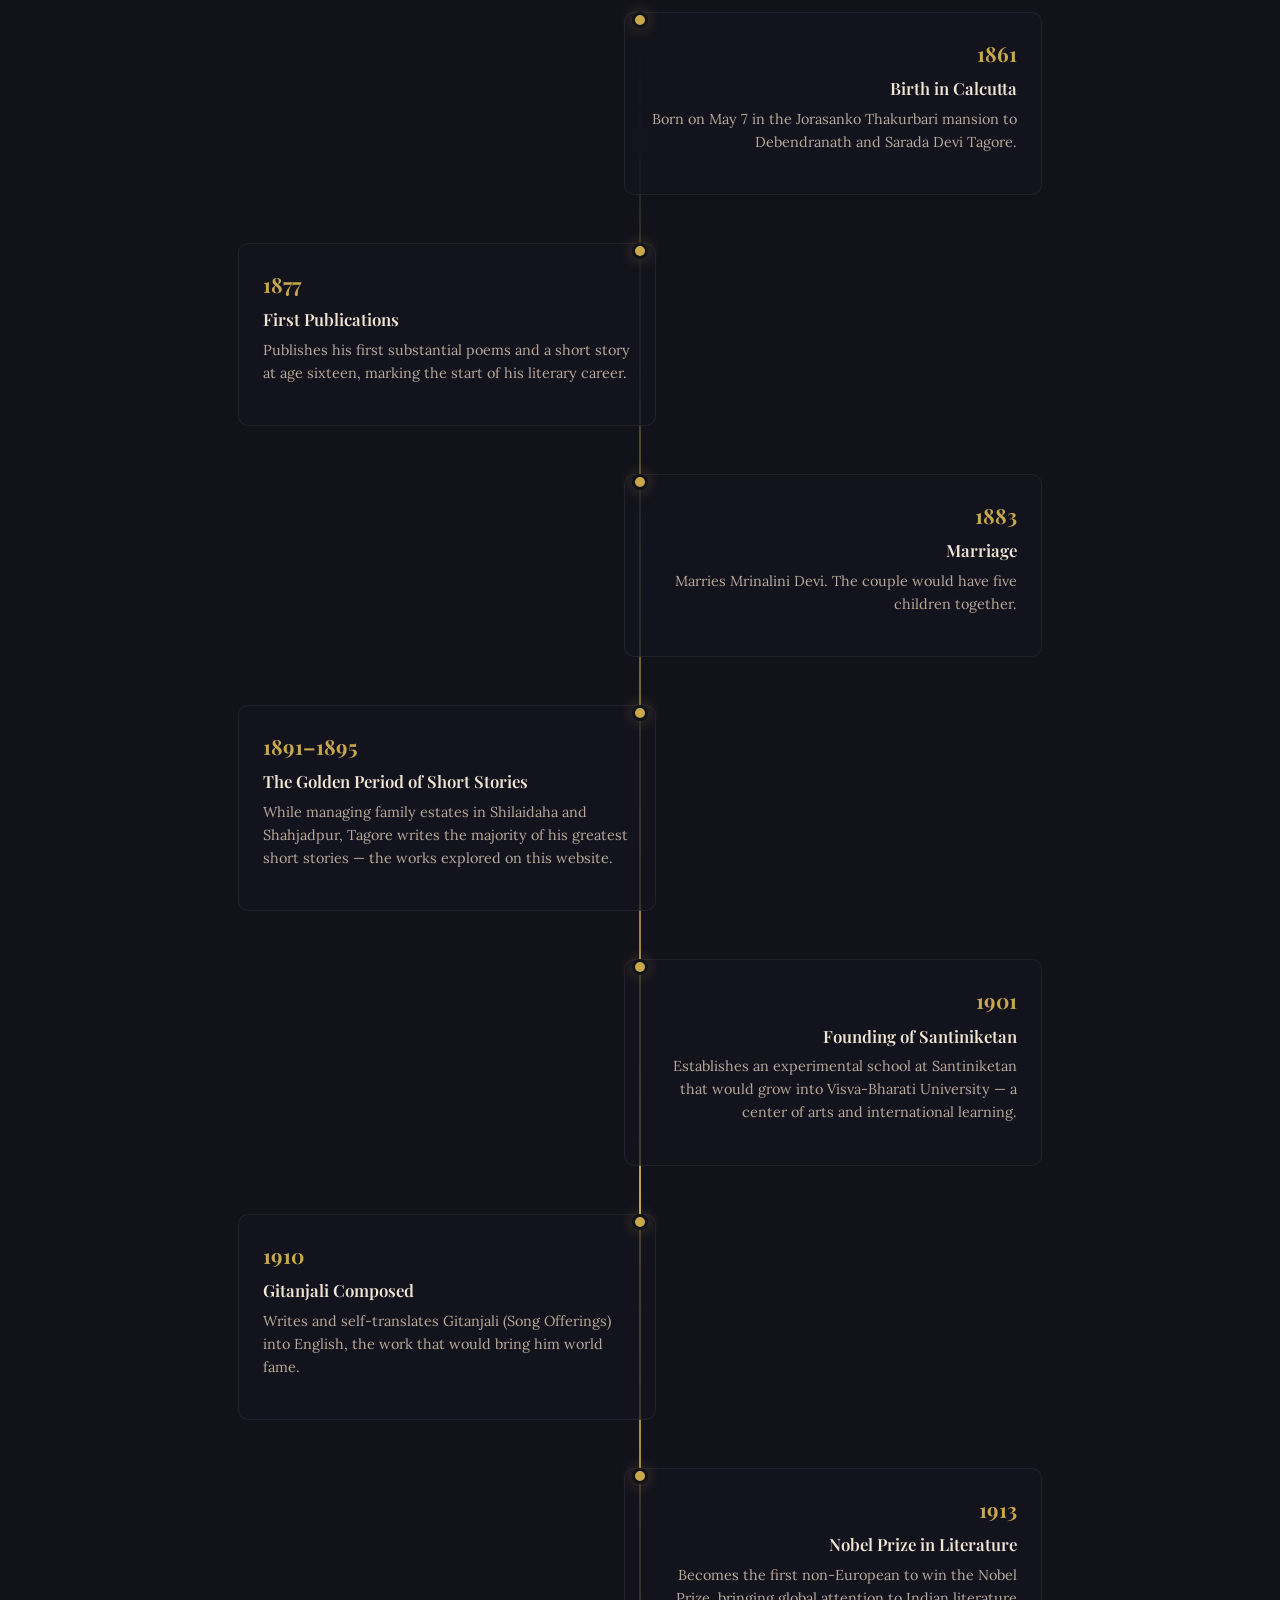
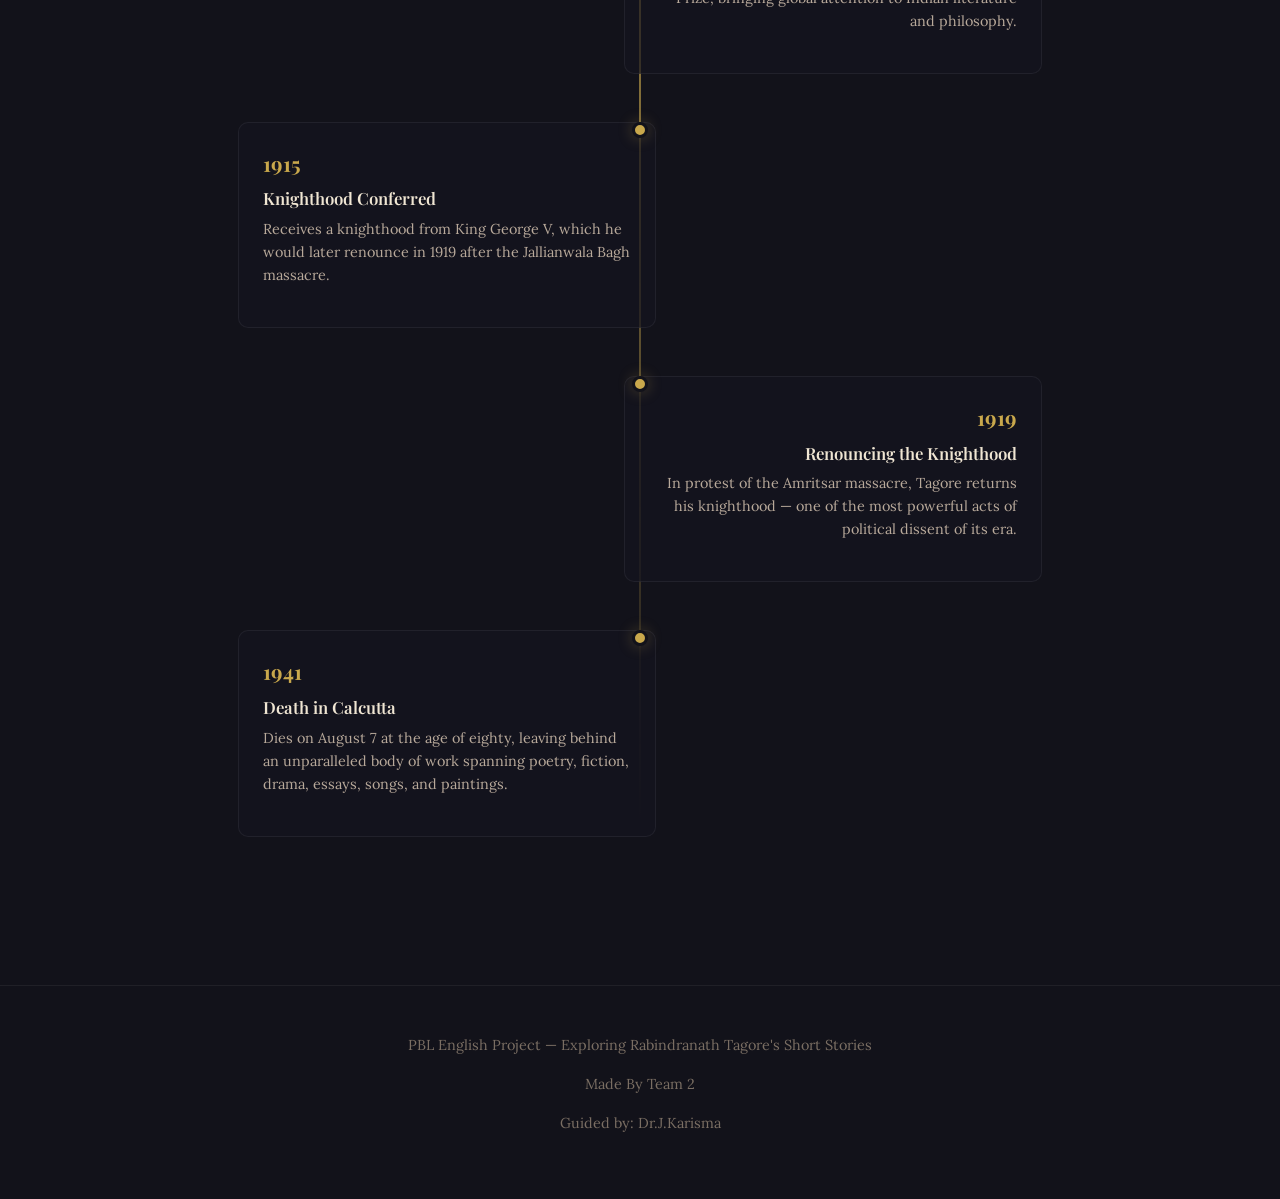
==== commit 154462e5: "changes done" ====
--- a/about.html
+++ b/about.html
@@ -189,7 +189,6 @@
             <p>PBL English Project — Exploring Rabindranath Tagore's Short Stories</p>
             <p style="margin-top: 0.5rem;">Made By Team 2</p>
             <p>Guided by: Dr.J.Karisma</p>
-            <p>Developed by: Swoyam, Ayush, Pratyaksh, Debomoy</p>
         </div>
     </footer>
 
--- a/css/style.css
+++ b/css/style.css
@@ -870,6 +870,35 @@
   padding: 0.25rem 0.7rem;
   border-radius: 20px;
   font-weight: 500;
+}
+
+.story-card.featured {
+  border: 1px solid rgba(255, 215, 117, 0.35);
+  box-shadow: 0 18px 30px rgba(201, 168, 76, 0.28), inset 0 0 22px rgba(255, 229, 159, 0.1);
+  background: linear-gradient(160deg, rgba(43, 44, 66, 0.96), rgba(20, 24, 40, 0.99));
+}
+
+.story-card-badge {
+  display: inline-block;
+  margin-top: 0.15rem;
+  color: var(--bg-primary);
+  background: var(--gold);
+  font-size: 0.65rem;
+  letter-spacing: 0.12em;
+  text-transform: uppercase;
+  font-weight: 700;
+  border-radius: 99px;
+  padding: 0.12rem 0.6rem;
+}
+
+.story-card-preview {
+  margin: 0.6rem 0 1rem;
+  background: rgba(255,255,255,0.04);
+  border: 1px dashed rgba(201,168,76,0.4);
+  border-radius: 10px;
+  padding: 0.6rem 0.8rem;
+  color: var(--text-secondary);
+  font-size: 0.9rem;
 }
 
 /* List view adjustments */
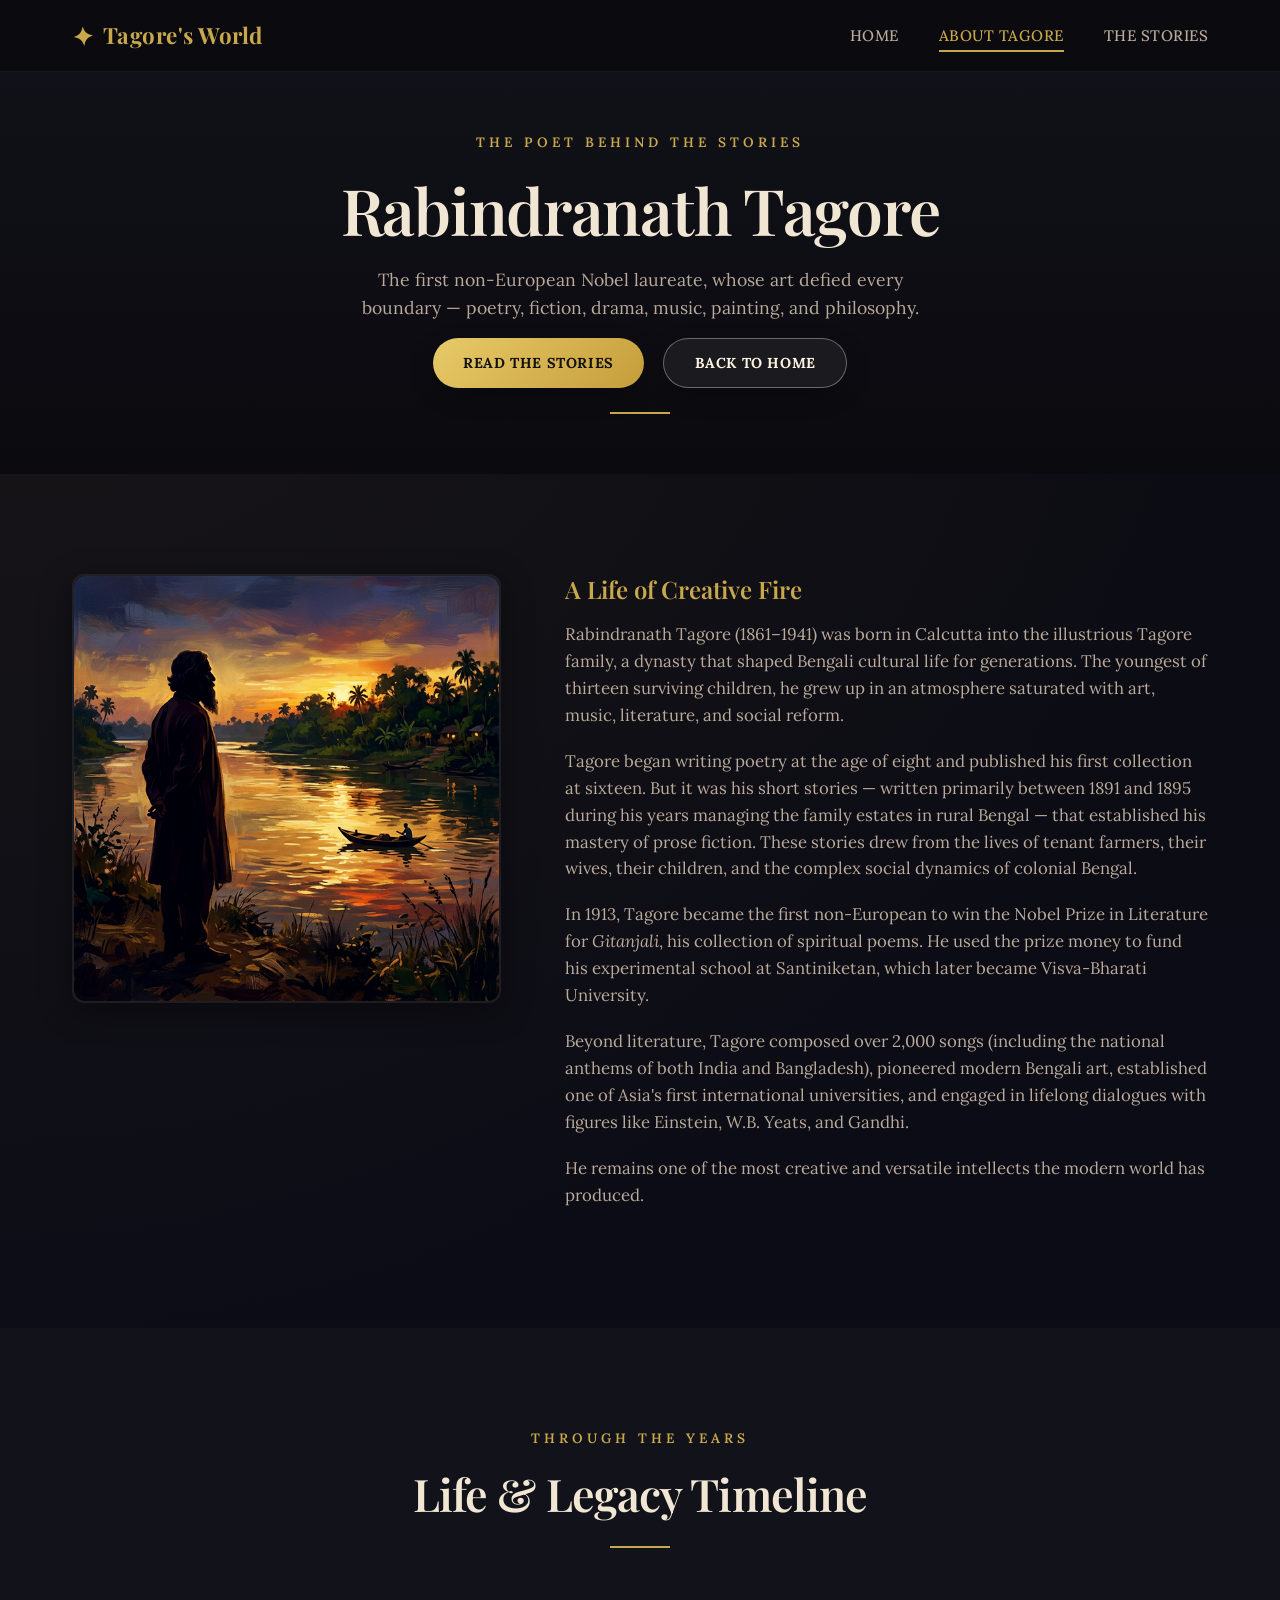
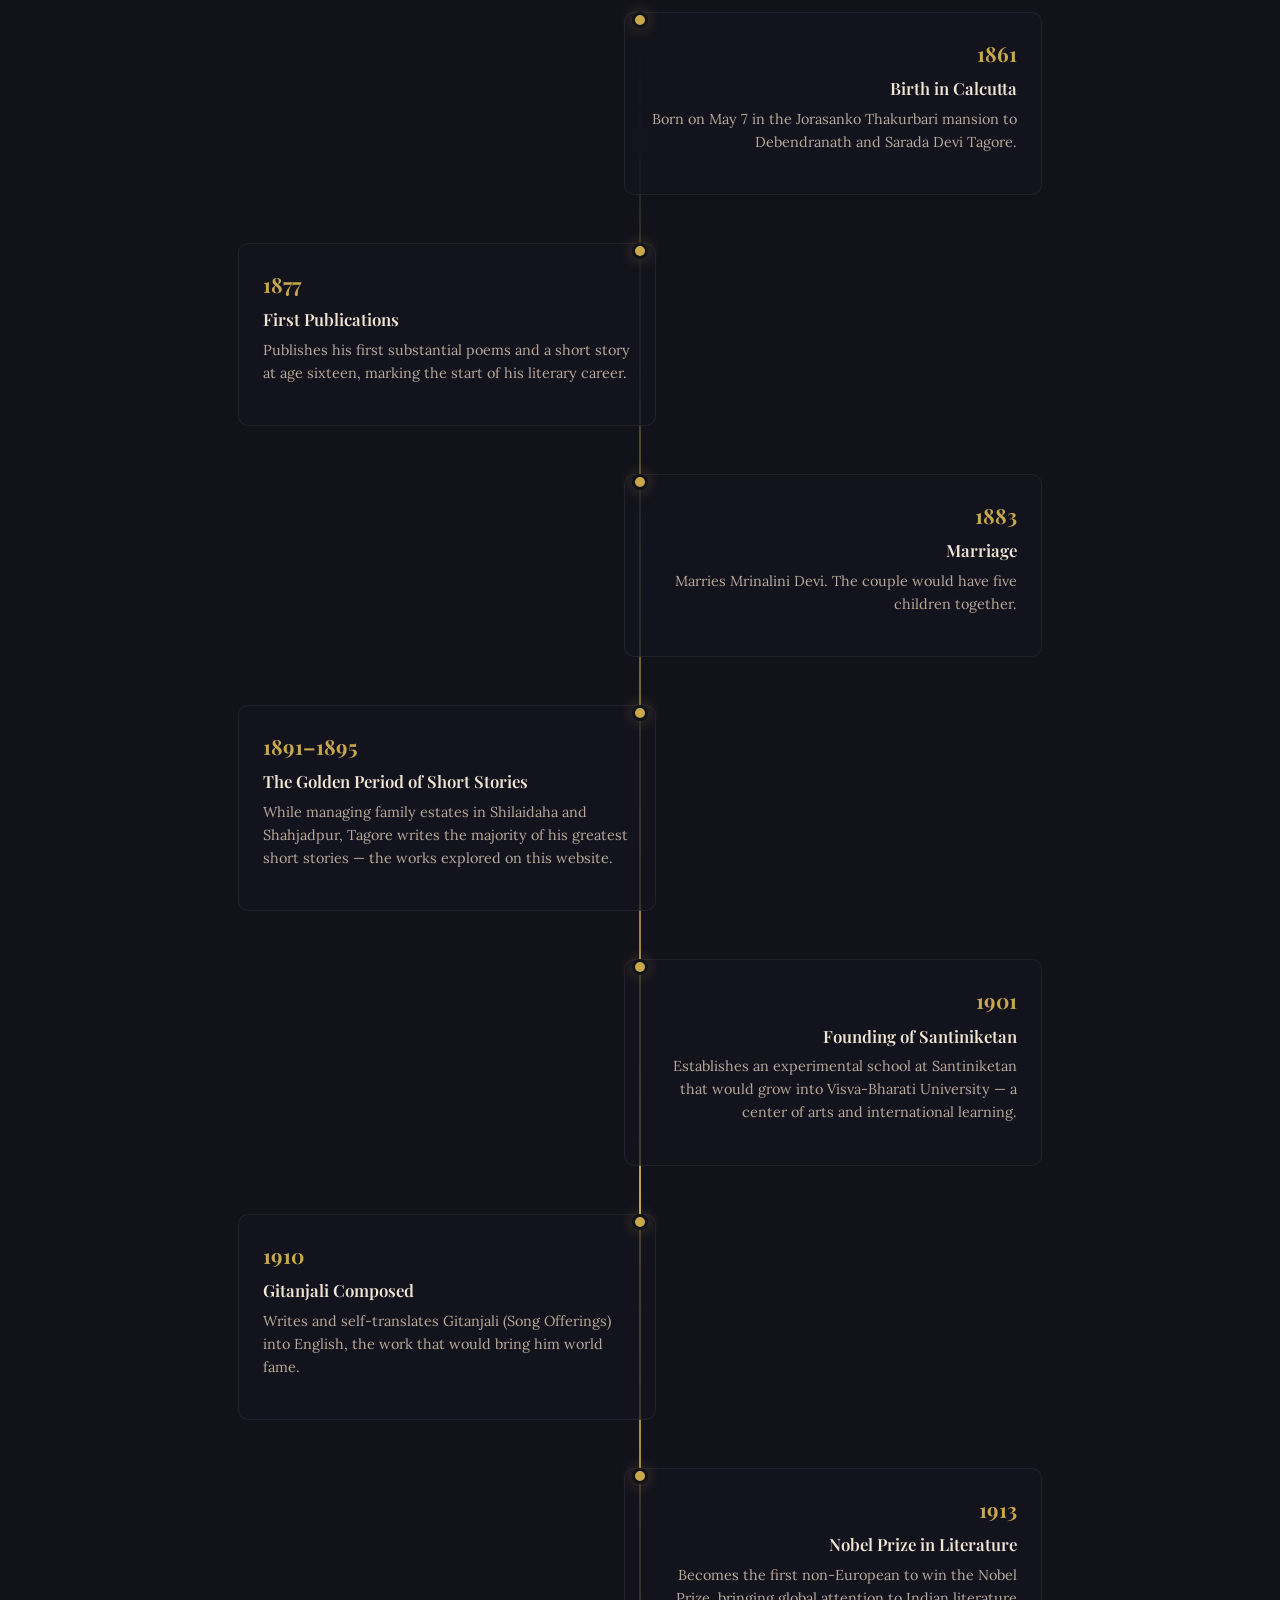
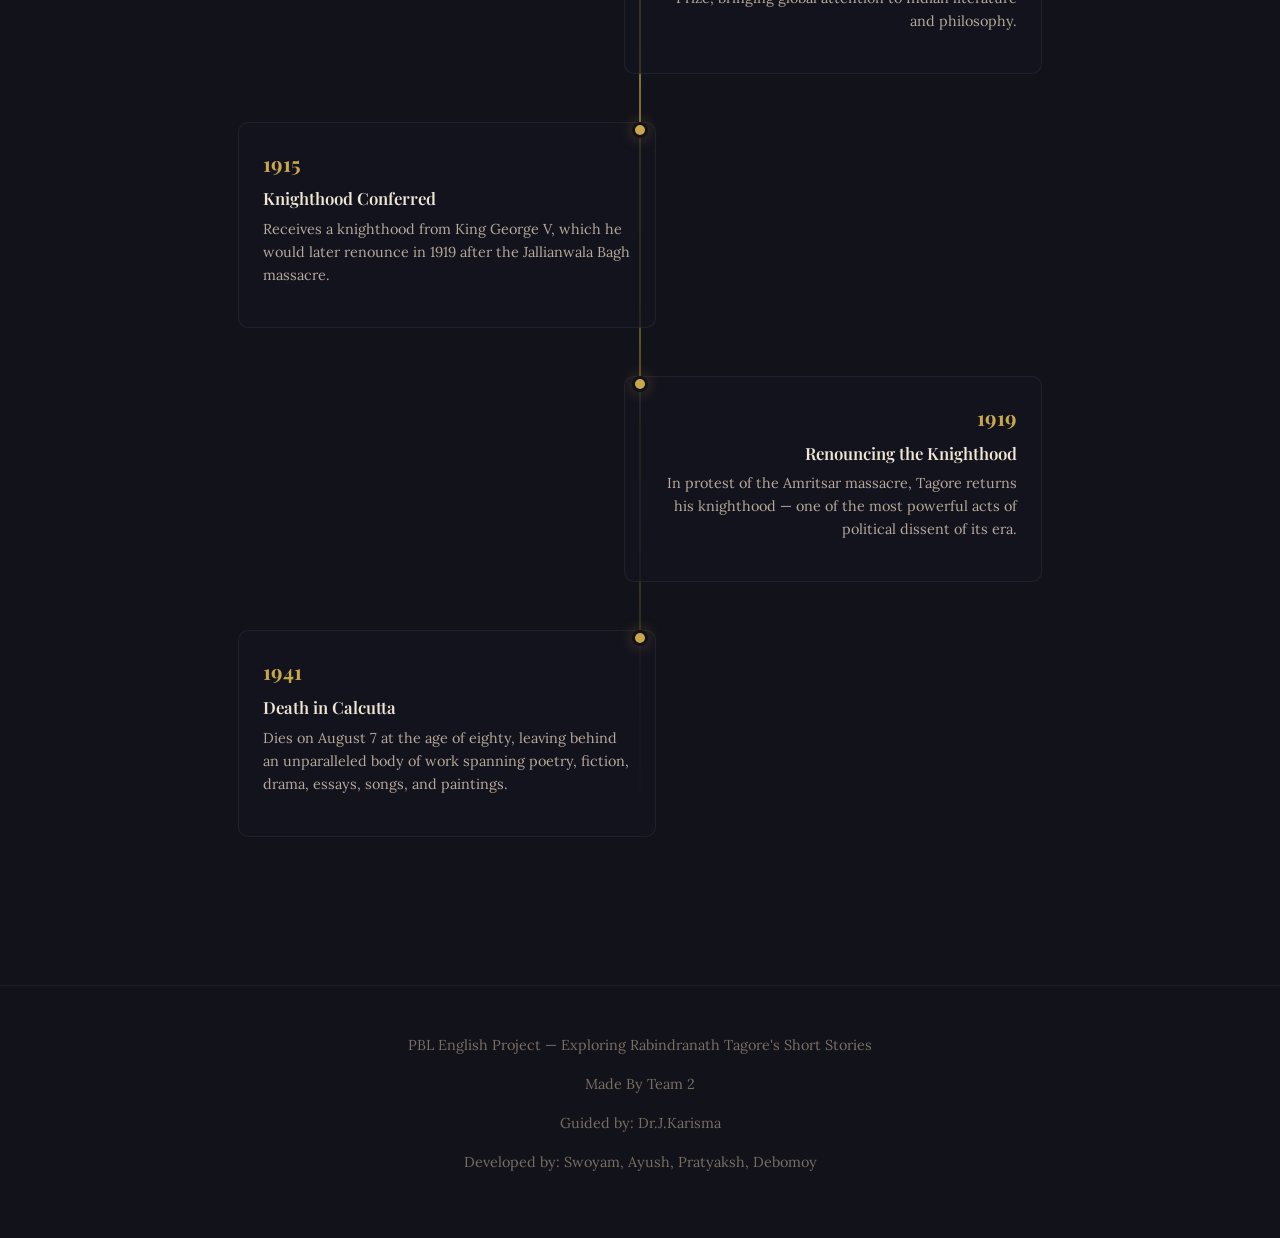
==== commit 9226fd43: "Updated" ====
--- a/about.html
+++ b/about.html
@@ -189,6 +189,7 @@
             <p>PBL English Project — Exploring Rabindranath Tagore's Short Stories</p>
             <p style="margin-top: 0.5rem;">Made By Team 2</p>
             <p>Guided by: Dr.J.Karisma</p>
+            <p>Developed by: Swoyam, Ayush, Pratyaksh, Debomoy</p>
         </div>
     </footer>
 
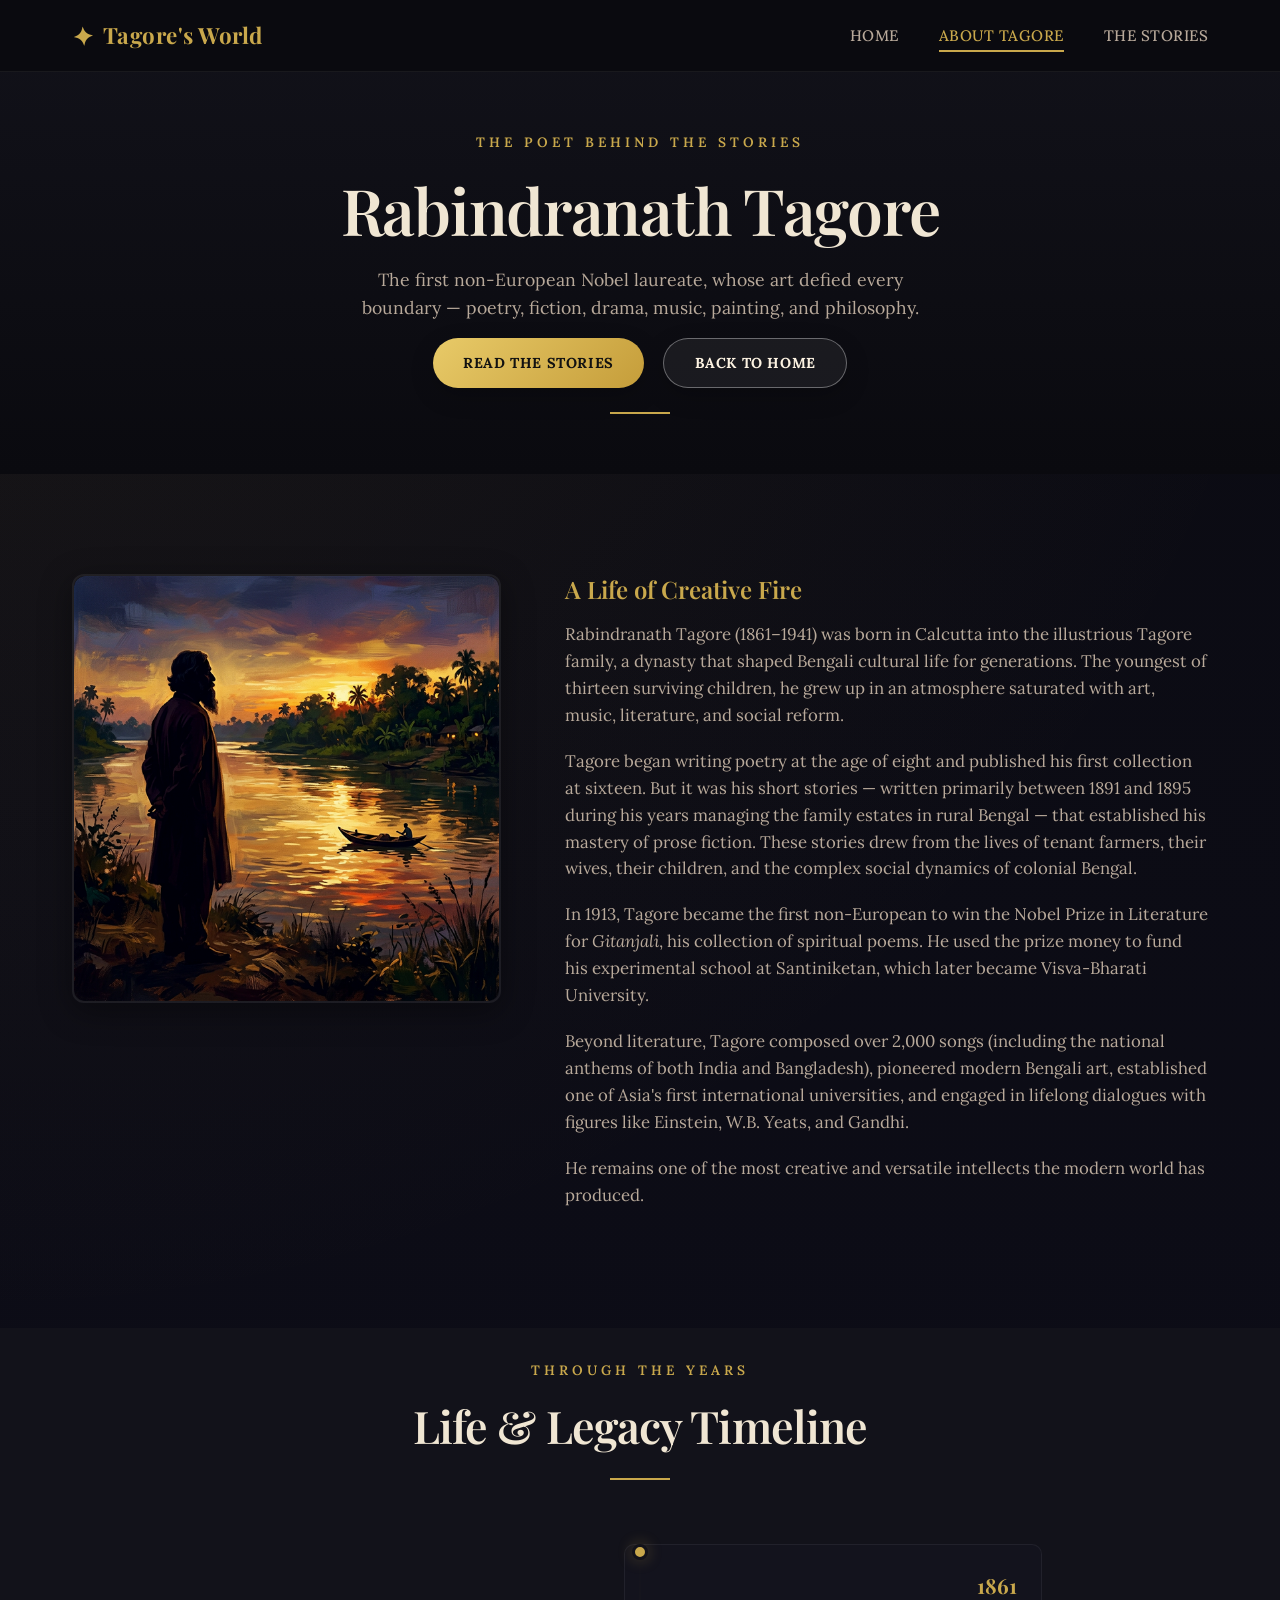
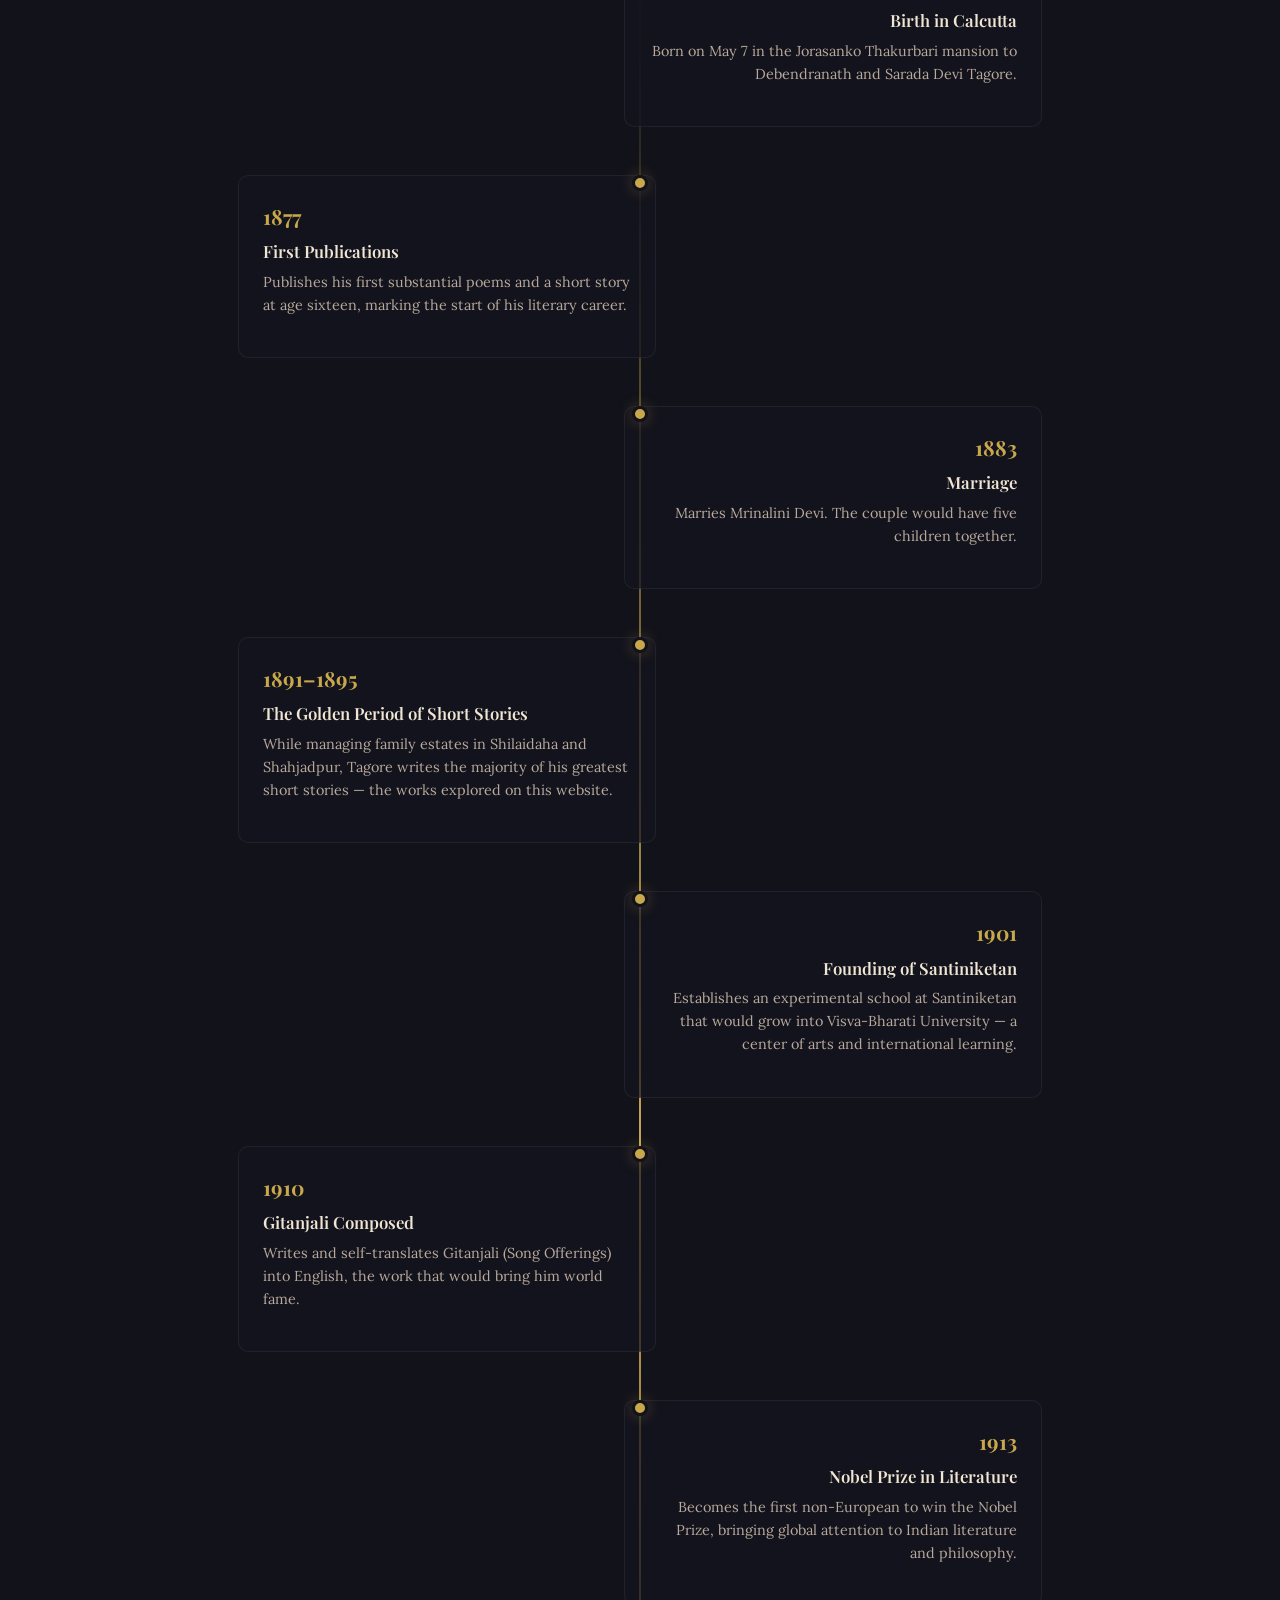
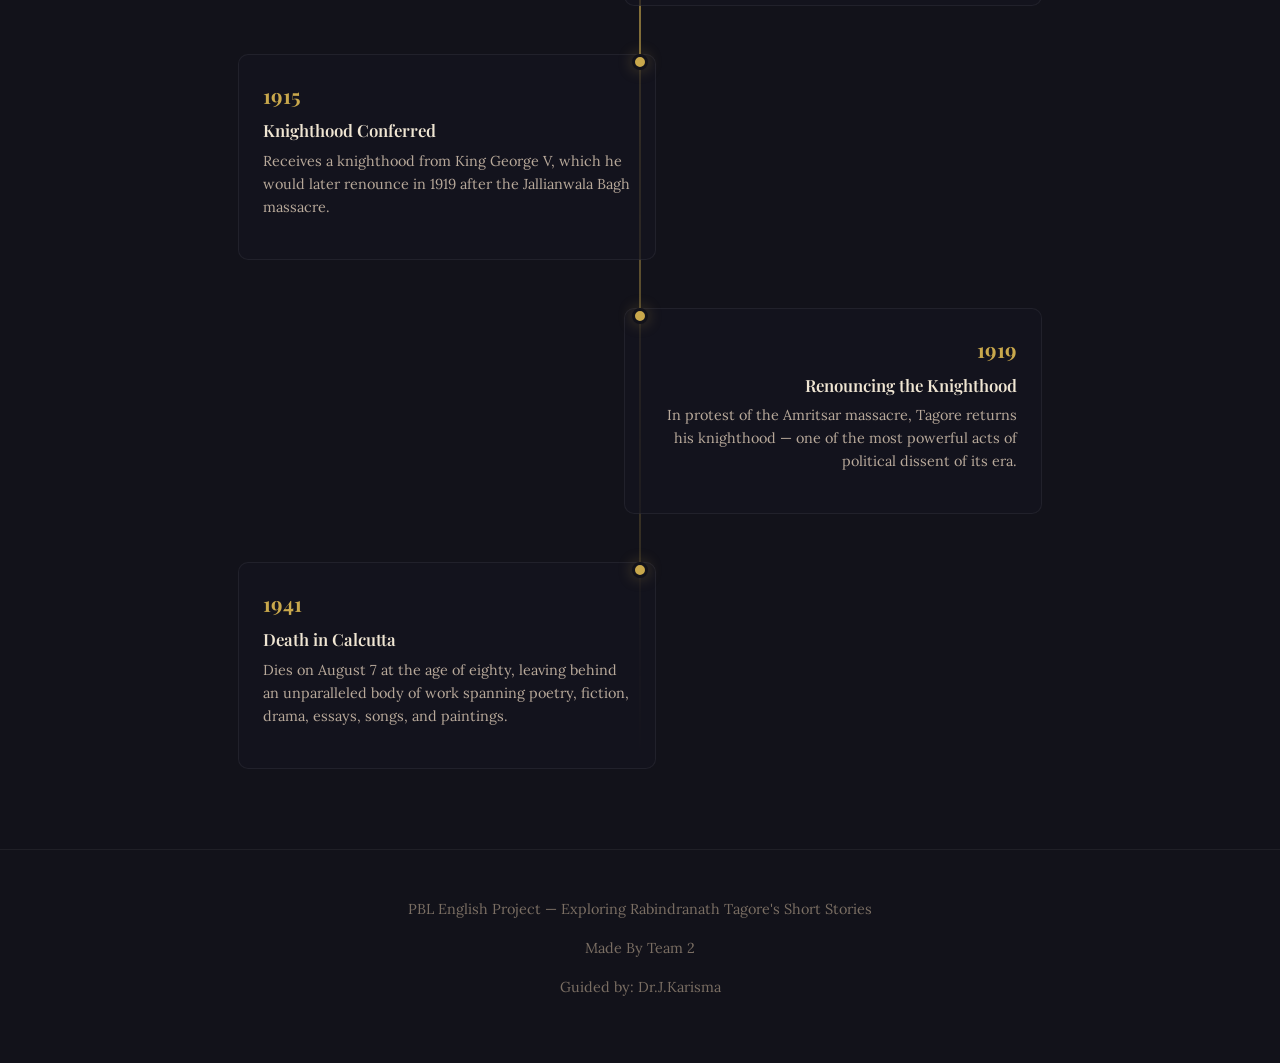
==== commit 4d06c3bd: "update" ====
--- a/about.html
+++ b/about.html
@@ -189,7 +189,6 @@
             <p>PBL English Project — Exploring Rabindranath Tagore's Short Stories</p>
             <p style="margin-top: 0.5rem;">Made By Team 2</p>
             <p>Guided by: Dr.J.Karisma</p>
-            <p>Developed by: Swoyam, Ayush, Pratyaksh, Debomoy</p>
         </div>
     </footer>
 
--- a/css/style.css
+++ b/css/style.css
@@ -914,6 +914,119 @@
 
 .stories-grid {
   margin-top: 0.5rem;
+}
+
+.hidden {
+  display: none !important;
+}
+
+.timeline-section {
+  padding: 2rem 0 2rem;
+}
+
+.timeline-list {
+  display: grid;
+  grid-template-columns: repeat(auto-fill, minmax(280px, 1fr));
+  gap: 1.2rem;
+  margin-top: 1rem;
+}
+
+.timeline-year-block {
+  display: flex;
+  gap: 1rem;
+  align-items: flex-start;
+  margin-bottom: 1.2rem;
+}
+
+.timeline-year-marker {
+  flex-shrink: 0;
+  position: relative;
+  padding-right: 1rem;
+}
+
+.timeline-year-marker::before {
+  content: '';
+  position: absolute;
+  top: 0.4rem;
+  right: 8px;
+  width: 8px;
+  height: 8px;
+  border-radius: 50%;
+  background: var(--gold);
+  box-shadow: 0 0 0 4px rgba(201, 168, 76, 0.15);
+}
+
+.timeline-year-marker::after {
+  content: '';
+  position: absolute;
+  top: 1.2rem;
+  right: 11px;
+  width: 2px;
+  height: calc(100% - 1.2rem);
+  background: rgba(201, 168, 76, 0.25);
+}
+
+.timeline-year-marker span {
+  background: rgba(255, 255, 255, 0.08);
+  color: var(--gold);
+  display: inline-block;
+  padding: 0.15rem 0.65rem;
+  border-radius: 999px;
+  font-weight: 700;
+}
+
+.timeline-year-content {
+  flex: 1;
+  display: grid;
+  gap: 0.9rem;
+}
+
+.timeline-story-card {
+  background: rgba(26, 30, 52, 0.85);
+  border: 1px solid rgba(255,255,255,0.1);
+  border-radius: 10px;
+  padding: 0.9rem 1rem;
+  transition: box-shadow var(--transition-fast), transform var(--transition-fast);
+}
+
+.timeline-story-card:hover {
+  box-shadow: 0 14px 26px rgba(0, 0, 0, 0.4), 0 0 18px rgba(201, 168, 76, 0.2);
+  transform: translateY(-2px);
+}
+
+.timeline-story-card h4 {
+  font-size: 1.04rem;
+  margin-bottom: 0.35rem;
+}
+
+.timeline-story-card h4 a {
+  color: var(--text-primary);
+  text-decoration: none;
+}
+
+.timeline-story-card h4 a:hover {
+  color: var(--gold);
+}
+
+.timeline-story-card p {
+  margin: 0;
+  color: var(--text-secondary);
+}
+
+.timeline-meta {
+  margin-top: 0.6rem;
+  display: flex;
+  gap: 0.5rem;
+  flex-wrap: wrap;
+  color: var(--gold-light);
+  font-size: 0.8rem;
+}
+
+.timeline-meta span {
+  background: rgba(255, 255, 255, 0.05);
+  border: 1px solid rgba(201, 168, 76, 0.2);
+  border-radius: 14px;
+  padding: 0.2rem 0.55rem;
 }
 
 /* ===== STORY DETAIL PAGE ===== */
